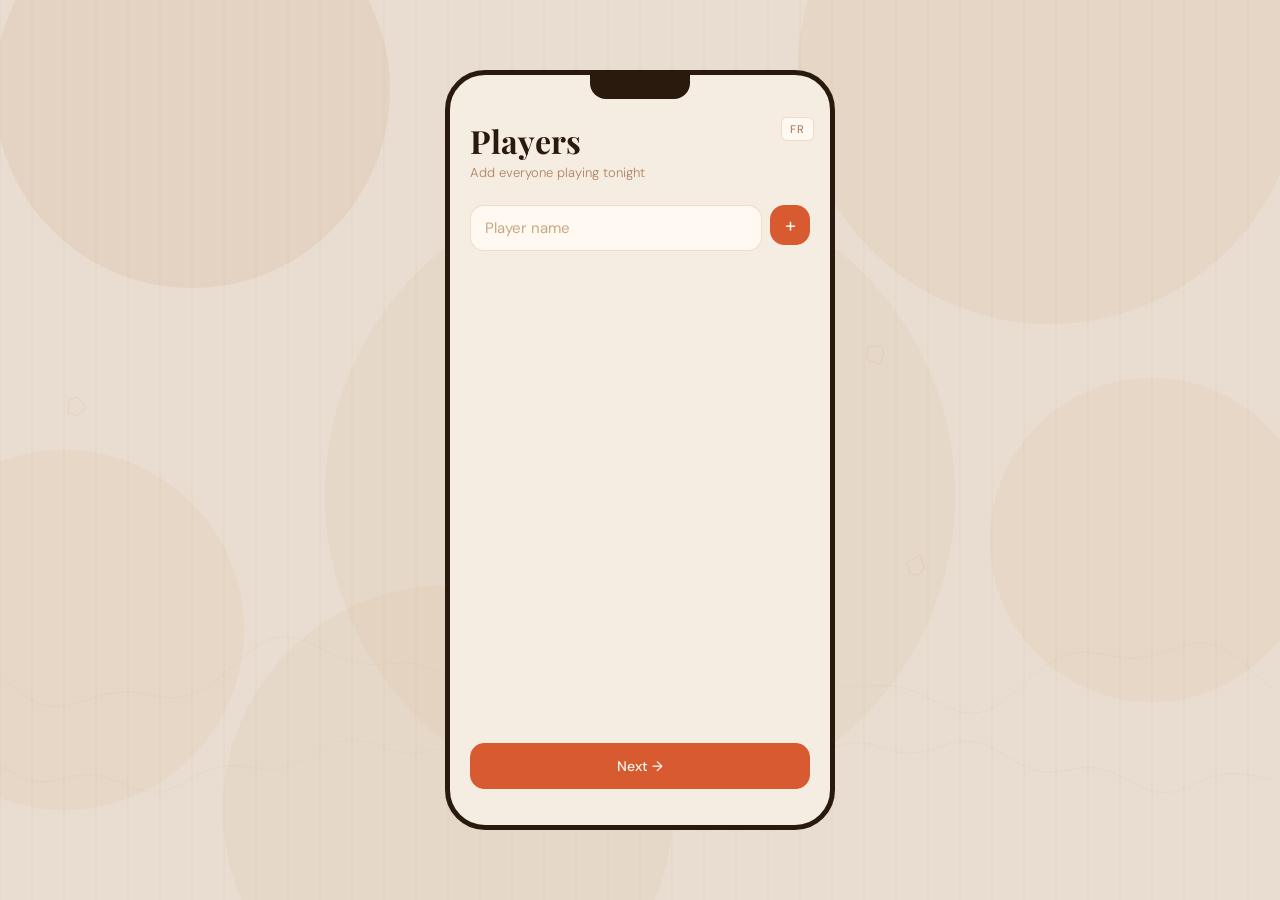
==== undercover.html @ d9e07cad "Add files via upload" ====
<!DOCTYPE html>
<!--
  UNDERCOVER — Main HTML file
  This file contains only structure (markup).
  Styles live in undercover.css
  Logic lives in undercover.js

  Screen flow:
    screen-setup   → Add players
    screen-config  → Set undercover count, Mr. White, word pair
    screen-pass    → Pass the phone to each player
    screen-reveal  → Player sees their role
    screen-game    → Live game board (rounds, elimination)
    screen-recheck → Any player can re-check their role
    screen-end     → Winner announced, restart options
-->
<html lang="en">
<head>
  <meta charset="UTF-8"/>
  <!-- Viewport meta ensures the layout fits mobile screens exactly -->
  <meta name="viewport" content="width=device-width, initial-scale=1.0, maximum-scale=1.0"/>
  <title>Undercover</title>

  <!-- Google Fonts: Playfair Display for display headings, DM Sans for body -->
  <link
    href="https://fonts.googleapis.com/css2?family=Playfair+Display:wght@400;600;700&family=DM+Sans:wght@300;400;500&display=swap"
    rel="stylesheet"
  />

  <!-- All visual styling -->
  <link rel="stylesheet" href="undercover.css"/>
</head>
<body>

  <!-- ── Background canvas ────────────────────────────────────
       Drawn by JS (drawBackground in undercover.js).
       Sits fixed behind everything via z-index: 0.            -->
  <canvas id="bg-canvas"></canvas>

  <!-- ── App wrapper ──────────────────────────────────────────
       Full-viewport flex container that centres the phone frame. -->
  <div id="app">

    <!-- ── Phone frame ────────────────────────────────────────
         Styled as a rounded phone on desktop/tablet.
         Becomes full-screen on mobile (border-radius: 0).     -->
    <div class="frame" id="frame">

      <!-- Decorative notch (hidden on mobile) -->
      <div class="notch"></div>

      <!-- Language toggle: always visible in the top-right corner -->
      <button class="lang-btn" id="langBtn" onclick="toggleLang()">FR</button>


      <!-- ════════════════════════════════════════════════════
           SCREEN 1 — SETUP
           Host adds the players who will play.
           ════════════════════════════════════════════════════ -->
      <div class="screen active" id="screen-setup">
        <div class="page-title" id="t-setup">Players</div>
        <div class="page-sub"   id="t-setup-sub">Add everyone playing tonight</div>

        <!-- Name input + add button -->
        <div class="input-row">
          <input
            type="text"
            id="playerInput"
            placeholder="Player name"
            onkeydown="if(event.key==='Enter') addPlayer()"
          />
          <button class="btn btn-primary btn-icon btn-sm" onclick="addPlayer()">+</button>
        </div>

        <!-- Dynamically populated player rows (see renderPlayerList in JS) -->
        <div id="playerList"></div>

        <div class="spacer"></div>

        <button class="btn btn-primary" id="t-next1" onclick="goToConfig()">Next →</button>
      </div>


      <!-- ════════════════════════════════════════════════════
           SCREEN 2 — CONFIG
           Set number of undercovers, Mr. White toggle, and word pair.
           ════════════════════════════════════════════════════ -->
      <div class="screen" id="screen-config">
        <div class="page-title" id="t-config">Settings</div>
        <div class="page-sub"   id="t-config-sub">Configure the game</div>

        <!-- Undercover counter: − / count / + with a suggested value hint -->
        <div class="section-label" id="t-undercov-label">Undercovers</div>
        <div class="counter-row">
          <button class="counter-btn" onclick="changeUnder(-1)">−</button>
          <span   class="counter-val" id="underCount">1</span>
          <button class="counter-btn" onclick="changeUnder(1)">+</button>
          <span   class="counter-note" id="underSug"></span>
        </div>

        <!-- Mr. White toggle switch -->
        <div class="toggle-row">
          <span class="toggle-label" id="t-mrw">Mr. White</span>
          <label class="toggle">
            <input type="checkbox" id="mrWhiteToggle" onchange="changeUnder(0)"/>
            <span class="slider-t"></span>
          </label>
        </div>

        <div class="divider"></div>

        <!-- Word pair section -->
        <div class="section-label" id="t-words-label">Word pair</div>
        <div class="card">
          <div style="font-size:11px;color:var(--brown-light);margin-bottom:6px" id="t-civilian-word">
            Civilian word
          </div>

          <!-- Three-column layout: word1 / vs / word2 -->
          <div class="word-pair-grid">
            <input class="word-input" type="text" id="word1"/>
            <span  class="vs-divider">vs</span>
            <input class="word-input" type="text" id="word2"/>
          </div>

          <div style="font-size:11px;color:var(--brown-light);margin-top:4px" id="t-undercover-word">
            Undercover word
          </div>

          <!-- Suggest a random pair from the word database -->
          <button class="btn btn-sm" style="margin-top:12px;width:auto" onclick="suggestWords()" id="t-suggest">
            ↻ Suggest a pair
          </button>
        </div>

        <div class="spacer"></div>

        <button class="btn"         id="t-back1"  onclick="goTo('screen-setup')">← Back</button>
        <button class="btn btn-primary" id="t-start" onclick="startPassPhone()">Start game</button>
      </div>


      <!-- ════════════════════════════════════════════════════
           SCREEN 3 — PASS PHONE
           The phone is handed to each player one by one.
           Shows their name and an avatar, prompts them to tap.
           ════════════════════════════════════════════════════ -->
      <div class="screen" id="screen-pass">
        <div class="page-title" id="t-pass-title">Your turn</div>
        <div class="page-sub"   id="t-pass-sub">Pass the phone to this player</div>

        <!-- Large centred card with the current player's name -->
        <div class="pass-card">
          <div class="pass-avatar">
            <span class="pass-initials" id="passInitials">A</span>
          </div>
          <div class="pass-name" id="passName">Alice</div>
          <div class="pass-hint" id="t-pass-hint">Tap below to see your role — keep it secret!</div>
        </div>

        <button class="btn btn-primary" id="t-reveal" onclick="revealRole()">See my role</button>
      </div>


      <!-- ════════════════════════════════════════════════════
           SCREEN 4 — ROLE REVEAL
           The player sees their role badge, word and objective.
           They hide the screen before passing back.
           ════════════════════════════════════════════════════ -->
      <div class="screen" id="screen-reveal">
        <div class="page-title" id="t-reveal-title">Your role</div>
        <div class="page-sub"   id="t-reveal-sub">Memorise this, then hide it</div>

        <!-- Role card — populated by revealRole() in JS -->
        <div class="role-card" id="roleCard">
          <div class="role-badge" id="roleBadge"></div>
          <div class="role-word"  id="roleWord"></div>
          <div class="role-desc"  id="roleDesc"></div>
        </div>

        <button class="btn btn-primary" id="t-hide" onclick="nextPassPlayer()">Hide & pass →</button>
      </div>


      <!-- ════════════════════════════════════════════════════
           SCREEN 5 — GAME
           Live game board: round counter, player list,
           recheck counter, and action buttons.
           ════════════════════════════════════════════════════ -->
      <div class="screen" id="screen-game">

        <!-- Header row: large round number + active/eliminated meta -->
        <div class="game-header">
          <div>
            <div class="round-display" id="roundNum">1</div>
            <div class="round-label"   id="t-round-label">Round</div>
          </div>
          <div class="game-meta" id="gameMeta"></div>
        </div>

        <!-- Player rows — rebuilt by renderGameScreen() in JS -->
        <div id="gamePlayerList"></div>

        <!-- Shows how many times "Check role" has been used -->
        <div class="recheck-bar" id="recheckInfo"></div>

        <div class="spacer"></div>

        <!-- Two side-by-side action buttons -->
        <div class="game-actions">
          <button class="btn"         id="t-recheck" onclick="openRecheck()">Check role</button>
          <button class="btn btn-primary" id="t-elim"   onclick="openEliminate()">Eliminate</button>
        </div>
      </div>


      <!-- ════════════════════════════════════════════════════
           SCREEN 6 — RECHECK
           Any player can tap their own name to re-see their role.
           The list is populated by openRecheck() in JS.
           ════════════════════════════════════════════════════ -->
      <div class="screen" id="screen-recheck">
        <div class="page-title" id="t-recheck-title">Who are you?</div>
        <div class="page-sub"   id="t-recheck-sub">Tap your name to see your role</div>

        <!-- Active player buttons — populated by openRecheck() in JS -->
        <div id="recheckList"></div>

        <div class="spacer"></div>

        <button class="btn" id="t-back-game" onclick="goTo('screen-game');renderGameScreen()">
          ← Back
        </button>
      </div>


      <!-- ════════════════════════════════════════════════════
           SCREEN 7 — END
           Winner announced, game stats shown,
           and three restart options offered.
           ════════════════════════════════════════════════════ -->
      <div class="screen" id="screen-end">

        <!-- Winner announcement block -->
        <div class="winner-display">
          <div class="winner-icon" id="winnerIcon">
            <!-- Star icon -->
            <svg width="28" height="28" viewBox="0 0 28 28" fill="none">
              <path
                d="M14 3l2.8 5.6 6.2.9-4.5 4.4 1.1 6.1L14 17l-5.6 3 1.1-6.1L5 9.5l6.2-.9L14 3z"
                stroke="#D85A30" stroke-width="1.5" stroke-linejoin="round"
              />
            </svg>
          </div>
          <div class="winner-title" id="winnerTitle"></div>
          <div class="winner-sub"   id="winnerSub"></div>
        </div>

        <!-- Stat rows — populated by endGame() in JS -->
        <div id="endStats"></div>

        <div class="spacer"></div>

        <!-- Three end-of-game options -->
        <button class="btn btn-primary" id="t-newgame"     onclick="newGame()">New game — new words</button>
        <button class="btn"             id="t-editplayers" onclick="editPlayers()">Edit players</button>
        <button class="btn btn-danger"  id="t-quit"        onclick="quitGame()">Quit</button>
      </div>


      <!-- ── Modal container ──────────────────────────────────
           Bottom-sheet modals (elimination picker, role reveal,
           Mr. White guess) are injected here by JS.            -->
      <div id="modalContainer"></div>

    </div><!-- /.frame -->
  </div><!-- /#app -->

  <!-- Game logic — loaded at the end of body so the DOM is ready -->
  <script src="undercover.js"></script>

</body>
</html>
---- undercover.css ----
/* =============================================================
   UNDERCOVER — Stylesheet
   Structure:
     1. CSS Variables (design tokens)
     2. Reset & base
     3. Background canvas
     4. App shell & phone frame
     5. Responsive breakpoints
     6. Screen layout
     7. Typography
     8. Form elements (inputs, buttons)
     9. Cards
    10. Player list (setup screen)
    11. Counter (undercover count)
    12. Toggle switch (Mr. White)
    13. Word pair inputs
    14. Pass-phone screen
    15. Role reveal screen
    16. Game screen
    17. Recheck screen
    18. End screen
    19. Modal (bottom sheet)
    20. Animations
   ============================================================= */


/* ── 1. CSS Variables ──────────────────────────────────────── */
/* All colours, fonts and radii are defined here as tokens so
   they can be reused consistently across the whole stylesheet. */
:root {
  /* Warm palette */
  --cream:        #f5ede2;
  --cream-dark:   #ede0d0;
  --coral:        #D85A30;
  --coral-light:  #f0997b;
  --coral-dark:   #993C1D;
  --brown:        #2a1a0e;
  --brown-mid:    #7a4a2a;
  --brown-light:  #b08060;
  --brown-pale:   #c8a882;
  --green:        #1D9E75;

  /* Surfaces */
  --card-bg:      rgba(255, 250, 244, 0.92);
  --card-border:  rgba(210, 170, 130, 0.35);

  /* Typography */
  --font-display: 'Playfair Display', serif;
  --font-body:    'DM Sans', sans-serif;

  /* Border radii */
  --r:    14px;
  --r-lg: 20px;
}


/* ── 2. Reset & base ───────────────────────────────────────── */
/* Remove default browser spacing and set the base font. */
*, *::before, *::after {
  box-sizing: border-box;
  margin: 0;
  padding: 0;
}

html, body {
  height: 100%;
  width: 100%;
  overflow: hidden; /* Prevent page scroll — the app scrolls internally */
}

body {
  font-family: var(--font-body);
  background: var(--cream);
  color: var(--brown);
  display: flex;
  align-items: center;
  justify-content: center;
}


/* ── 3. Background canvas ──────────────────────────────────── */
/* The <canvas> element is drawn by JS and sits behind everything. */
#bg-canvas {
  position: fixed;
  inset: 0;
  z-index: 0;
  pointer-events: none; /* Clicks pass through to the app */
}


/* ── 4. App shell & phone frame ────────────────────────────── */
/* #app is the full-viewport wrapper that centres the phone frame. */
#app {
  position: relative;
  z-index: 1;
  width: 100%;
  height: 100%;
  display: flex;
  align-items: center;
  justify-content: center;
}

/* .frame is the phone-shaped container that holds all screens. */
.frame {
  background: var(--cream);
  border-radius: 40px;
  border: 5px solid var(--brown);
  overflow: hidden;
  position: relative;
  display: flex;
  flex-direction: column;
  width: min(400px, 100vw);
  height: min(780px, 100vh);
  transition: width .3s, height .3s, border-radius .3s;
}

/* Decorative notch at the top of the phone frame (desktop only). */
.notch {
  width: 100px;
  height: 24px;
  background: var(--brown);
  border-radius: 0 0 16px 16px;
  margin: 0 auto 4px;
  flex-shrink: 0;
}


/* ── 5. Responsive breakpoints ─────────────────────────────── */

/* Mobile: full screen, no rounded frame or border */
@media (max-width: 480px) {
  .frame {
    border-radius: 0;
    border: none;
    width: 100vw;
    height: 100dvh; /* dvh accounts for mobile browser chrome */
  }
  .notch { display: none; }
}

/* Tablet: slightly larger frame, still centred */
@media (min-width: 768px) and (max-width: 1024px) {
  .frame {
    width: min(420px, 90vw);
    height: min(820px, 95vh);
  }
}

/* Desktop: fixed phone size, darker page background for contrast */
@media (min-width: 1024px) {
  .frame { width: 390px; height: 760px; }
  body { background: #e8ddd0; }
}


/* ── 6. Screen layout ──────────────────────────────────────── */
/* Each .screen is a full-height flex column. Only .active is shown. */
.screen {
  display: none;
  flex-direction: column;
  flex: 1;
  overflow-y: auto;
  overflow-x: hidden;
  padding: 20px 20px 28px;
  scrollbar-width: none; /* Firefox: hide scrollbar */
}
.screen::-webkit-scrollbar { display: none; } /* Chrome/Safari: hide scrollbar */
.screen.active { display: flex; }

/* Flex spacer — pushes buttons to the bottom of a screen */
.spacer { flex: 1; }


/* ── 7. Typography ─────────────────────────────────────────── */
/* Large display heading at the top of each screen */
.page-title {
  font-family: var(--font-display);
  font-size: clamp(24px, 6vw, 32px);
  font-weight: 700;
  color: var(--brown);
  line-height: 1.1;
  margin-bottom: 6px;
}

/* Muted subtitle below the page title */
.page-sub {
  font-size: 13px;
  color: var(--brown-light);
  margin-bottom: 24px;
  font-weight: 300;
}

/* Small uppercase label above a section (e.g. "Undercovers", "Word pair") */
.section-label {
  font-size: 11px;
  font-weight: 500;
  letter-spacing: 0.1em;
  color: var(--brown-light);
  text-transform: uppercase;
  margin-bottom: 10px;
}

/* Thin horizontal rule used to separate sections */
.divider {
  height: 1px;
  background: var(--card-border);
  margin: 14px 0;
}


/* ── 8. Form elements ──────────────────────────────────────── */

/* Row that holds a text input + the "+" button side by side */
.input-row {
  display: flex;
  gap: 8px;
  margin-bottom: 16px;
}

/* Text input field */
.input-row input {
  flex: 1;
  padding: 12px 14px;
  border-radius: var(--r);
  border: 1.5px solid var(--card-border);
  background: var(--card-bg);
  color: var(--brown);
  font-size: 15px;
  font-family: var(--font-body);
  outline: none;
  transition: border-color .2s;
}
.input-row input:focus    { border-color: var(--coral); }
.input-row input::placeholder { color: var(--brown-pale); }

/* Base button — full width, outlined style */
.btn {
  width: 100%;
  padding: 13px 16px;
  border-radius: var(--r);
  border: 1.5px solid var(--card-border);
  background: var(--card-bg);
  color: var(--brown-mid);
  font-size: 14px;
  font-weight: 500;
  font-family: var(--font-body);
  cursor: pointer;
  margin-bottom: 8px;
  transition: background .15s, transform .1s;
  text-align: center;
}
.btn:active { transform: scale(0.98); }
.btn:hover  { background: rgba(255, 248, 240, 0.98); }

/* Filled coral button (main call to action) */
.btn-primary {
  background: var(--coral);
  color: #fff7f0;
  border-color: var(--coral);
}
.btn-primary:hover {
  background: var(--coral-dark);
  border-color: var(--coral-dark);
}

/* Subtle danger/warning button (e.g. "Quit") */
.btn-danger {
  border-color: rgba(210, 90, 48, 0.4);
  color: var(--coral);
}

/* Compact inline button (e.g. "Suggest a pair") */
.btn-sm {
  width: auto;
  padding: 10px 16px;
  margin-bottom: 0;
  font-size: 13px;
}

/* Square icon button (e.g. the "+" add-player button) */
.btn-icon {
  width: 40px;
  height: 40px;
  padding: 0;
  display: flex;
  align-items: center;
  justify-content: center;
  font-size: 20px;
  font-weight: 400;
  flex-shrink: 0;
}


/* ── 9. Cards ──────────────────────────────────────────────── */
/* Generic frosted card container used on the config screen. */
.card {
  background: var(--card-bg);
  border: 1.5px solid var(--card-border);
  border-radius: var(--r-lg);
  padding: 16px;
  margin-bottom: 12px;
}


/* ── 10. Player list (setup screen) ────────────────────────── */
/* Each row in the player list */
.player-item {
  display: flex;
  justify-content: space-between;
  align-items: center;
  padding: 11px 14px;
  background: var(--card-bg);
  border: 1.5px solid var(--card-border);
  border-radius: var(--r);
  margin-bottom: 7px;
  font-size: 14px;
  animation: slideIn .2s ease; /* Animate in when added */
}

/* The × remove button on each player row */
.remove-btn {
  background: none;
  border: none;
  color: var(--brown-pale);
  cursor: pointer;
  font-size: 18px;
  padding: 0 2px;
  transition: color .15s;
}
.remove-btn:hover { color: var(--coral); }


/* ── 11. Counter (undercover count) ────────────────────────── */
/* Row containing − / number / + controls */
.counter-row {
  display: flex;
  align-items: center;
  gap: 14px;
  margin-bottom: 16px;
}

/* Circular − / + buttons */
.counter-btn {
  width: 38px;
  height: 38px;
  border-radius: 50%;
  border: 1.5px solid var(--card-border);
  background: var(--card-bg);
  color: var(--brown);
  font-size: 22px;
  cursor: pointer;
  display: flex;
  align-items: center;
  justify-content: center;
  transition: background .15s;
}
.counter-btn:hover { background: rgba(255, 248, 240, 1); }

/* The large numeric value between the − and + buttons */
.counter-val {
  font-family: var(--font-display);
  font-size: 28px;
  font-weight: 700;
  color: var(--brown);
  min-width: 32px;
  text-align: center;
}

/* Small grey hint showing the suggested number */
.counter-note {
  font-size: 12px;
  color: var(--brown-light);
}


/* ── 12. Toggle switch (Mr. White) ─────────────────────────── */
/* Row containing the label and the toggle */
.toggle-row {
  display: flex;
  justify-content: space-between;
  align-items: center;
  padding: 12px 0;
  border-top: 1px solid var(--card-border);
}
.toggle-label {
  font-size: 15px;
  color: var(--brown);
  font-weight: 400;
}

/* The toggle pill container */
.toggle {
  position: relative;
  width: 46px;
  height: 26px;
}
.toggle input { opacity: 0; width: 0; height: 0; } /* Hidden real checkbox */

/* The visible pill track */
.slider-t {
  position: absolute;
  inset: 0;
  background: var(--brown-pale);
  border-radius: 13px;
  transition: .2s;
  cursor: pointer;
}
/* The sliding thumb */
.slider-t::before {
  content: '';
  position: absolute;
  width: 20px;
  height: 20px;
  left: 3px;
  bottom: 3px;
  background: white;
  border-radius: 50%;
  transition: .2s;
}
input:checked + .slider-t                { background: var(--coral); }
input:checked + .slider-t::before       { transform: translateX(20px); }


/* ── 13. Word pair inputs ───────────────────────────────────── */
/* Three-column grid: [word1] [vs] [word2] */
.word-pair-grid {
  display: grid;
  grid-template-columns: 1fr auto 1fr;
  gap: 8px;
  align-items: center;
  margin: 10px 0;
}

/* Individual word text input */
.word-input {
  padding: 12px;
  border: 1.5px solid var(--card-border);
  border-radius: var(--r);
  background: rgba(255, 252, 248, 0.95);
  color: var(--brown);
  font-size: 15px;
  font-weight: 500;
  font-family: var(--font-body);
  text-align: center;
  outline: none;
  transition: border-color .2s;
  width: 100%;
}
.word-input:focus { border-color: var(--coral); }

/* "vs" label between the two word inputs */
.vs-divider {
  font-size: 12px;
  color: var(--brown-pale);
  text-align: center;
  font-weight: 500;
}


/* ── 14. Pass-phone screen ─────────────────────────────────── */
/* Large centred card prompting a player to tap their name */
.pass-card {
  flex: 1;
  display: flex;
  flex-direction: column;
  align-items: center;
  justify-content: center;
  background: var(--card-bg);
  border: 1.5px solid var(--card-border);
  border-radius: var(--r-lg);
  padding: 40px 24px;
  margin-bottom: 16px;
  text-align: center;
  min-height: 200px;
}

/* Avatar circle showing the player's initials */
.pass-avatar {
  width: 72px;
  height: 72px;
  border-radius: 50%;
  background: rgba(216, 90, 48, 0.12);
  border: 2px solid rgba(216, 90, 48, 0.25);
  display: flex;
  align-items: center;
  justify-content: center;
  margin: 0 auto 16px;
}
.pass-initials {
  font-family: var(--font-display);
  font-size: 26px;
  font-weight: 700;
  color: var(--coral);
}

/* Player's name displayed on the pass card */
.pass-name {
  font-family: var(--font-display);
  font-size: 26px;
  font-weight: 600;
  color: var(--brown);
  margin-bottom: 6px;
}
.pass-hint {
  font-size: 13px;
  color: var(--brown-light);
  font-weight: 300;
}


/* ── 15. Role reveal screen ────────────────────────────────── */
/* Card that animates in to show the player their role */
.role-card {
  flex: 1;
  display: flex;
  flex-direction: column;
  align-items: center;
  justify-content: center;
  text-align: center;
  padding: 32px 20px;
  background: var(--card-bg);
  border: 1.5px solid var(--card-border);
  border-radius: var(--r-lg);
  margin-bottom: 16px;
  animation: revealAnim .3s ease;
}

/* Small coloured pill showing "Civilian", "Undercover" or "Mr. White" */
.role-badge {
  display: inline-block;
  padding: 5px 16px;
  border-radius: 20px;
  font-size: 12px;
  font-weight: 500;
  letter-spacing: 0.05em;
  margin-bottom: 20px;
}
.role-civilian  { background: rgba(29,158,117,0.12); color: #0F6E56; border: 1px solid rgba(29,158,117,0.25); }
.role-undercover{ background: rgba(216,90,48,0.10);  color: var(--coral-dark); border: 1px solid rgba(216,90,48,0.25); }
.role-mrwhite   { background: rgba(186,117,23,0.10); color: #633806; border: 1px solid rgba(186,117,23,0.25); }

/* The big word shown to the player */
.role-word {
  font-family: var(--font-display);
  font-size: 34px;
  font-weight: 700;
  color: var(--brown);
  margin: 8px 0 16px;
}

/* Short description of the player's objective */
.role-desc {
  font-size: 13px;
  color: var(--brown-light);
  font-weight: 300;
  line-height: 1.6;
  max-width: 220px;
  margin: 0 auto;
}


/* ── 16. Game screen ───────────────────────────────────────── */
/* Top header row: round number on the left, meta info on the right */
.game-header {
  display: flex;
  justify-content: space-between;
  align-items: flex-start;
  margin-bottom: 20px;
}

/* Large round number (e.g. "3") */
.round-display {
  font-family: var(--font-display);
  font-size: 42px;
  font-weight: 700;
  color: var(--brown);
  line-height: 1;
}
.round-label {
  font-size: 11px;
  color: var(--brown-light);
  text-transform: uppercase;
  letter-spacing: 0.1em;
  margin-top: 2px;
}

/* Right-side meta text (active count, eliminated count) */
.game-meta {
  text-align: right;
  font-size: 12px;
  color: var(--brown-light);
  padding-top: 6px;
  line-height: 1.8;
}

/* Each player row in the game list */
.player-game-row {
  display: flex;
  justify-content: space-between;
  align-items: center;
  padding: 12px 14px;
  background: var(--card-bg);
  border: 1.5px solid var(--card-border);
  border-radius: var(--r);
  margin-bottom: 7px;
  transition: opacity .3s;
}
.player-game-row.eliminated { opacity: 0.38; } /* Fade out eliminated players */

/* Player name inside a game row */
.player-game-name {
  font-size: 14px;
  font-weight: 500;
  color: var(--brown);
}
.player-game-row.eliminated .player-game-name {
  text-decoration: line-through;
  color: var(--brown-light);
}

/* "#1", "#2" badge shown next to eliminated players */
.elim-badge {
  font-size: 11px;
  font-weight: 600;
  color: var(--coral);
  background: rgba(216, 90, 48, 0.1);
  padding: 2px 8px;
  border-radius: 20px;
}

/* Green dot for players still alive */
.alive-dot {
  width: 8px;
  height: 8px;
  border-radius: 50%;
  background: var(--green);
}

/* Small counter below the player list showing how many role checks were used */
.recheck-bar {
  font-size: 12px;
  color: var(--brown-light);
  text-align: center;
  margin: 4px 0 12px;
}

/* Row holding the "Check role" and "Eliminate" buttons side by side */
.game-actions {
  display: flex;
  gap: 8px;
  margin-top: 4px;
}
.game-actions .btn { margin-bottom: 0; }


/* ── 17. Recheck screen ────────────────────────────────────── */
/* The list of player buttons on the recheck screen uses .modal-player-btn
   (defined in section 19 below) — no extra rules needed here. */


/* ── 18. End screen ────────────────────────────────────────── */
/* Centred winner announcement block */
.winner-display {
  text-align: center;
  padding: 28px 16px 20px;
}

/* Icon circle above the winner message */
.winner-icon {
  width: 64px;
  height: 64px;
  border-radius: 50%;
  background: rgba(216, 90, 48, 0.1);
  border: 2px solid rgba(216, 90, 48, 0.2);
  margin: 0 auto 16px;
  display: flex;
  align-items: center;
  justify-content: center;
}
.winner-title {
  font-family: var(--font-display);
  font-size: 26px;
  font-weight: 700;
  color: var(--brown);
  margin-bottom: 4px;
}
.winner-sub {
  font-size: 13px;
  color: var(--brown-light);
  font-weight: 300;
}

/* Each stat row on the end screen (label on left, value on right) */
.stat-row {
  display: flex;
  justify-content: space-between;
  padding: 11px 14px;
  background: var(--card-bg);
  border: 1.5px solid var(--card-border);
  border-radius: var(--r);
  margin-bottom: 7px;
  font-size: 13px;
}
.stat-label { color: var(--brown-light); }
.stat-val   { color: var(--brown); font-weight: 500; text-align: right; max-width: 55%; }


/* ── 19. Modal (bottom sheet) ──────────────────────────────── */
/* Semi-transparent overlay covering the frame */
.modal-overlay {
  position: absolute;
  inset: 0;
  z-index: 50;
  background: rgba(42, 26, 14, 0.45);
  display: flex;
  align-items: flex-end; /* Sheet slides up from the bottom */
  border-radius: inherit;
}

/* The white sheet that slides up */
.modal-box {
  width: 100%;
  background: var(--cream);
  border-radius: var(--r-lg) var(--r-lg) 0 0;
  padding: 20px 20px 32px;
  animation: slideUp .25s ease;
}
.modal-title {
  font-family: var(--font-display);
  font-size: 20px;
  font-weight: 600;
  color: var(--brown);
  margin-bottom: 16px;
}

/* Player button inside a modal (e.g. elimination picker, recheck list) */
.modal-player-btn {
  display: flex;
  align-items: center;
  gap: 12px;
  width: 100%;
  padding: 12px 14px;
  background: var(--card-bg);
  border: 1.5px solid var(--card-border);
  border-radius: var(--r);
  margin-bottom: 7px;
  cursor: pointer;
  text-align: left;
  transition: background .15s;
  font-family: var(--font-body);
}
.modal-player-btn:hover { background: rgba(255, 248, 240, 1); }

/* Small avatar circle inside a modal player button */
.modal-avatar {
  width: 32px;
  height: 32px;
  border-radius: 50%;
  background: rgba(216, 90, 48, 0.1);
  display: flex;
  align-items: center;
  justify-content: center;
  font-family: var(--font-display);
  font-size: 13px;
  font-weight: 700;
  color: var(--coral);
  flex-shrink: 0;
}
.modal-player-name {
  font-size: 14px;
  font-weight: 500;
  color: var(--brown);
}

/* Side-by-side button row inside a modal (e.g. Yes / No) */
.modal-btns { display: flex; gap: 8px; }
.modal-btns .btn { margin-bottom: 0; }


/* ── 20. Animations ────────────────────────────────────────── */

/* Player row slides down into the list when added */
@keyframes slideIn {
  from { opacity: 0; transform: translateY(-6px); }
  to   { opacity: 1; transform: translateY(0); }
}

/* Role card scales up gently when revealed */
@keyframes revealAnim {
  from { opacity: 0; transform: scale(0.96); }
  to   { opacity: 1; transform: scale(1); }
}

/* Modal sheet slides up from the bottom */
@keyframes slideUp {
  from { transform: translateY(100%); }
  to   { transform: translateY(0); }
}

/* ── Language toggle button (top-right corner) ─────────────── */
.lang-btn {
  position: absolute;
  top: 42px;
  right: 16px;
  z-index: 20;
  font-size: 11px;
  font-weight: 500;
  letter-spacing: 0.08em;
  color: var(--brown-light);
  background: var(--card-bg);
  border: 1px solid var(--card-border);
  border-radius: 6px;
  padding: 4px 8px;
  cursor: pointer;
  font-family: var(--font-body);
}
@media (max-width: 480px) {
  .lang-btn { top: 16px; }
}
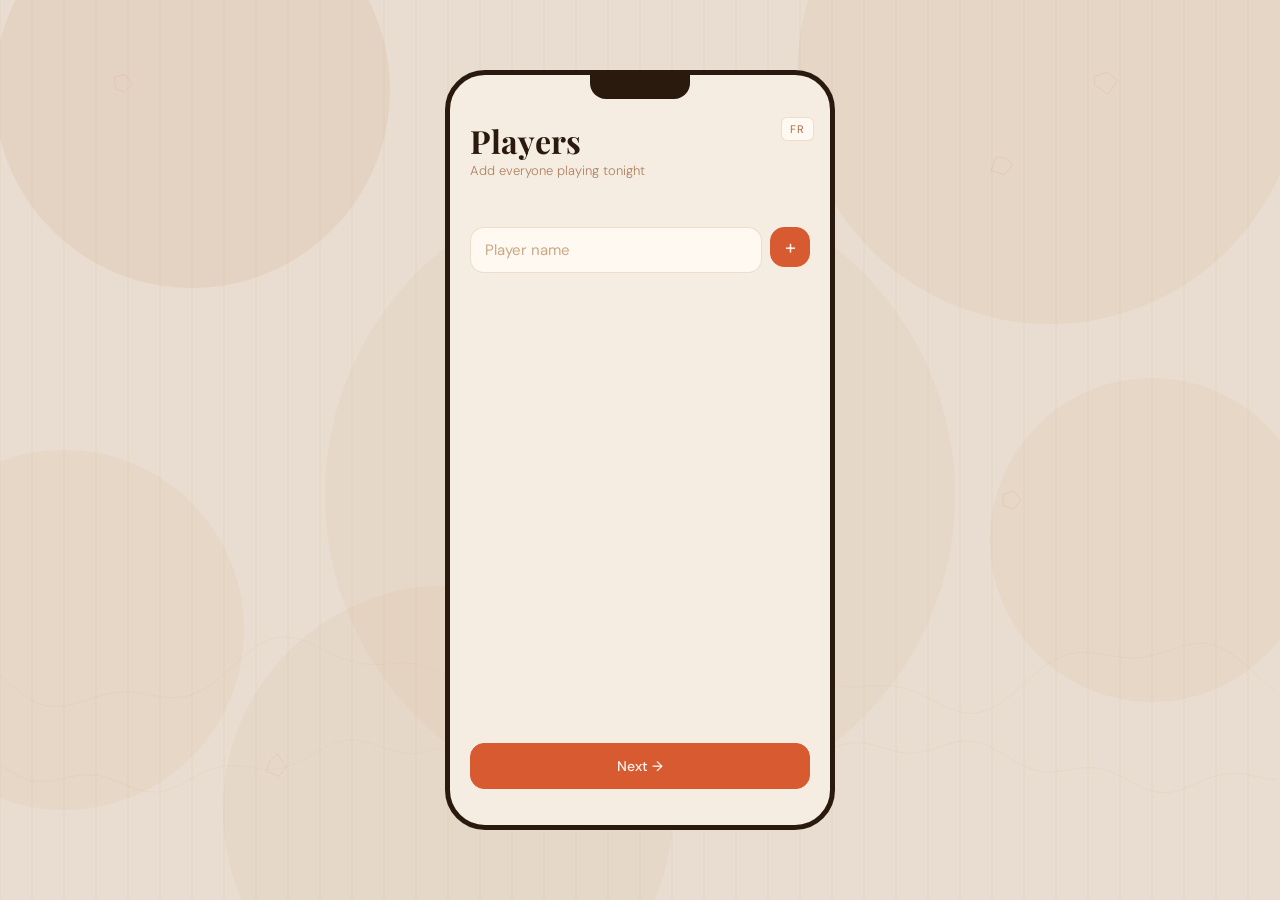
==== commit b8d2ca89: "Add files via upload" ====
--- a/undercover.html
+++ b/undercover.html
@@ -1,65 +1,62 @@
 <!DOCTYPE html>
 <!--
   UNDERCOVER — Main HTML file
-  This file contains only structure (markup).
-  Styles live in undercover.css
-  Logic lives in undercover.js
+  Only structure lives here. Styles → undercover.css, Logic → undercover.js
 
   Screen flow:
     screen-setup   → Add players
-    screen-config  → Set undercover count, Mr. White, word pair
+    screen-config  → Undercovers, Mr. White, word visibility, word pair
     screen-pass    → Pass the phone to each player
-    screen-reveal  → Player sees their role
-    screen-game    → Live game board (rounds, elimination)
-    screen-recheck → Any player can re-check their role
-    screen-end     → Winner announced, restart options
+    screen-reveal  → Player sees their WORD (role hidden until elimination)
+    screen-game    → Live board (rounds, player list, elimination)
+    screen-recheck → Re-check your word mid-game
+    screen-end     → Winner, stats, restart options
+
+  Changes from v1:
+    - Player count badge (.player-count-badge) added near title on every screen
+    - Error boxes (#setup-error-box, #config-error-box) for inline validation
+    - Language button moved to top-right; player count badge placed below title
+    - "Hide words" checkbox + conditional word-input section on config screen
+    - Role badge hidden on the reveal screen (players see word only)
+    - Modal uses .modal-box-scroll for scrollability with many players
 -->
 <html lang="en">
 <head>
   <meta charset="UTF-8"/>
-  <!-- Viewport meta ensures the layout fits mobile screens exactly -->
   <meta name="viewport" content="width=device-width, initial-scale=1.0, maximum-scale=1.0"/>
   <title>Undercover</title>
-
-  <!-- Google Fonts: Playfair Display for display headings, DM Sans for body -->
   <link
     href="https://fonts.googleapis.com/css2?family=Playfair+Display:wght@400;600;700&family=DM+Sans:wght@300;400;500&display=swap"
     rel="stylesheet"
   />
-
-  <!-- All visual styling -->
   <link rel="stylesheet" href="undercover.css"/>
 </head>
 <body>
 
-  <!-- ── Background canvas ────────────────────────────────────
-       Drawn by JS (drawBackground in undercover.js).
-       Sits fixed behind everything via z-index: 0.            -->
+  <!-- Background canvas — drawn by JS, sits behind everything -->
   <canvas id="bg-canvas"></canvas>
 
-  <!-- ── App wrapper ──────────────────────────────────────────
-       Full-viewport flex container that centres the phone frame. -->
   <div id="app">
-
-    <!-- ── Phone frame ────────────────────────────────────────
-         Styled as a rounded phone on desktop/tablet.
-         Becomes full-screen on mobile (border-radius: 0).     -->
     <div class="frame" id="frame">
 
       <!-- Decorative notch (hidden on mobile) -->
       <div class="notch"></div>
 
-      <!-- Language toggle: always visible in the top-right corner -->
+      <!-- Language toggle — top-right corner, visible on all screens -->
       <button class="lang-btn" id="langBtn" onclick="toggleLang()">FR</button>
 
 
       <!-- ════════════════════════════════════════════════════
            SCREEN 1 — SETUP
-           Host adds the players who will play.
+           Host types player names one by one.
+           Player count badge is hidden here (list is already visible).
            ════════════════════════════════════════════════════ -->
       <div class="screen active" id="screen-setup">
         <div class="page-title" id="t-setup">Players</div>
         <div class="page-sub"   id="t-setup-sub">Add everyone playing tonight</div>
+
+        <!-- Player count badge: hidden on this screen, shown on all others -->
+        <span class="player-count-badge">0 players</span>
 
         <!-- Name input + add button -->
         <div class="input-row">
@@ -72,24 +69,30 @@
           <button class="btn btn-primary btn-icon btn-sm" onclick="addPlayer()">+</button>
         </div>
 
-        <!-- Dynamically populated player rows (see renderPlayerList in JS) -->
+        <!-- Populated by renderPlayerList() in JS -->
         <div id="playerList"></div>
 
-        <div class="spacer"></div>
-
+        <!-- Inline error container — shown by showError() in JS -->
+        <div id="setup-error-box"></div>
+
+        <div class="spacer"></div>
         <button class="btn btn-primary" id="t-next1" onclick="goToConfig()">Next →</button>
       </div>
 
 
       <!-- ════════════════════════════════════════════════════
            SCREEN 2 — CONFIG
-           Set number of undercovers, Mr. White toggle, and word pair.
+           Set number of undercovers, Mr. White toggle,
+           word visibility checkbox, and word pair.
            ════════════════════════════════════════════════════ -->
       <div class="screen" id="screen-config">
         <div class="page-title" id="t-config">Settings</div>
         <div class="page-sub"   id="t-config-sub">Configure the game</div>
 
-        <!-- Undercover counter: − / count / + with a suggested value hint -->
+        <!-- Player count badge -->
+        <span class="player-count-badge">0 players</span>
+
+        <!-- Undercover counter: − / value / + with suggested hint -->
         <div class="section-label" id="t-undercov-label">Undercovers</div>
         <div class="counter-row">
           <button class="counter-btn" onclick="changeUnder(-1)">−</button>
@@ -98,7 +101,7 @@
           <span   class="counter-note" id="underSug"></span>
         </div>
 
-        <!-- Mr. White toggle switch -->
+        <!-- Mr. White toggle -->
         <div class="toggle-row">
           <span class="toggle-label" id="t-mrw">Mr. White</span>
           <label class="toggle">
@@ -109,71 +112,95 @@
 
         <div class="divider"></div>
 
-        <!-- Word pair section -->
-        <div class="section-label" id="t-words-label">Word pair</div>
-        <div class="card">
-          <div style="font-size:11px;color:var(--brown-light);margin-bottom:6px" id="t-civilian-word">
-            Civilian word
+        <!-- Word visibility toggle
+             When ON  → words are chosen silently; no one sees them.
+             When OFF → host enters or edits the words below.         -->
+        <div class="toggle-row" style="border-top:none;padding-top:0;margin-bottom:10px">
+          <span class="toggle-label" id="t-words-hidden-label">Hide words from everyone</span>
+          <label class="toggle">
+            <input type="checkbox" id="hideWordsToggle" onchange="onHideWordsChange()"/>
+            <span class="slider-t"></span>
+          </label>
+        </div>
+
+        <!-- Shown when words ARE hidden — reassures the host -->
+        <div id="wordHiddenNote" class="word-hidden-note" style="display:none">
+          <!-- Populated by applyLang() via t('words-hidden-note') -->
+          A random pair is locked in — no one sees it.
+        </div>
+
+        <!-- Shown when words are visible — host enters / edits them -->
+        <div id="wordVisibleSection">
+          <div class="section-label" id="t-words-label">Word pair</div>
+          <div class="card">
+            <div style="font-size:11px;color:var(--brown-light);margin-bottom:6px" id="t-civilian-word">
+              Civilian word
+            </div>
+            <!-- Three-column: civilian word / vs / undercover word -->
+            <div class="word-pair-grid">
+              <input class="word-input" type="text" id="word1"/>
+              <span  class="vs-divider">vs</span>
+              <input class="word-input" type="text" id="word2"/>
+            </div>
+            <div style="font-size:11px;color:var(--brown-light);margin-top:4px" id="t-undercover-word">
+              Undercover word
+            </div>
+            <!-- Suggests a random pair from the JS word database -->
+            <button class="btn btn-sm" style="margin-top:12px;width:auto" onclick="suggestWords()" id="t-suggest">
+              ↻ Suggest a pair
+            </button>
           </div>
-
-          <!-- Three-column layout: word1 / vs / word2 -->
-          <div class="word-pair-grid">
-            <input class="word-input" type="text" id="word1"/>
-            <span  class="vs-divider">vs</span>
-            <input class="word-input" type="text" id="word2"/>
-          </div>
-
-          <div style="font-size:11px;color:var(--brown-light);margin-top:4px" id="t-undercover-word">
-            Undercover word
-          </div>
-
-          <!-- Suggest a random pair from the word database -->
-          <button class="btn btn-sm" style="margin-top:12px;width:auto" onclick="suggestWords()" id="t-suggest">
-            ↻ Suggest a pair
-          </button>
-        </div>
-
-        <div class="spacer"></div>
-
-        <button class="btn"         id="t-back1"  onclick="goTo('screen-setup')">← Back</button>
+        </div>
+
+        <!-- Inline error container -->
+        <div id="config-error-box"></div>
+
+        <div class="spacer"></div>
+        <button class="btn"             id="t-back1" onclick="goTo('screen-setup')">← Back</button>
         <button class="btn btn-primary" id="t-start" onclick="startPassPhone()">Start game</button>
       </div>
 
 
       <!-- ════════════════════════════════════════════════════
            SCREEN 3 — PASS PHONE
-           The phone is handed to each player one by one.
-           Shows their name and an avatar, prompts them to tap.
+           Each player's name appears; they tap to see their word.
            ════════════════════════════════════════════════════ -->
       <div class="screen" id="screen-pass">
         <div class="page-title" id="t-pass-title">Your turn</div>
         <div class="page-sub"   id="t-pass-sub">Pass the phone to this player</div>
 
-        <!-- Large centred card with the current player's name -->
+        <!-- Player count badge -->
+        <span class="player-count-badge">0 players</span>
+
+        <!-- Large centred card — name and avatar populated by JS -->
         <div class="pass-card">
           <div class="pass-avatar">
             <span class="pass-initials" id="passInitials">A</span>
           </div>
           <div class="pass-name" id="passName">Alice</div>
-          <div class="pass-hint" id="t-pass-hint">Tap below to see your role — keep it secret!</div>
-        </div>
-
-        <button class="btn btn-primary" id="t-reveal" onclick="revealRole()">See my role</button>
-      </div>
-
-
-      <!-- ════════════════════════════════════════════════════
-           SCREEN 4 — ROLE REVEAL
-           The player sees their role badge, word and objective.
-           They hide the screen before passing back.
+          <div class="pass-hint" id="t-pass-hint">Tap below to see your word — keep it secret!</div>
+        </div>
+
+        <button class="btn btn-primary" id="t-reveal" onclick="revealRole()">See my word</button>
+      </div>
+
+
+      <!-- ════════════════════════════════════════════════════
+           SCREEN 4 — WORD REVEAL
+           Player sees their word only — NO role label.
+           Role is revealed publicly only when eliminated.
            ════════════════════════════════════════════════════ -->
       <div class="screen" id="screen-reveal">
-        <div class="page-title" id="t-reveal-title">Your role</div>
+        <div class="page-title" id="t-reveal-title">Your word</div>
         <div class="page-sub"   id="t-reveal-sub">Memorise this, then hide it</div>
 
-        <!-- Role card — populated by revealRole() in JS -->
+        <!-- Player count badge -->
+        <span class="player-count-badge">0 players</span>
+
+        <!-- Role card — badge intentionally hidden until elimination -->
         <div class="role-card" id="roleCard">
-          <div class="role-badge" id="roleBadge"></div>
+          <!-- roleBadge is hidden via JS — players don't see their role here -->
+          <div class="role-badge" id="roleBadge" style="display:none"></div>
           <div class="role-word"  id="roleWord"></div>
           <div class="role-desc"  id="roleDesc"></div>
         </div>
@@ -184,67 +211,69 @@
 
       <!-- ════════════════════════════════════════════════════
            SCREEN 5 — GAME
-           Live game board: round counter, player list,
-           recheck counter, and action buttons.
+           Live board: round counter, player list,
+           word-check counter, and action buttons.
            ════════════════════════════════════════════════════ -->
       <div class="screen" id="screen-game">
 
-        <!-- Header row: large round number + active/eliminated meta -->
+        <!-- Header: large round number on the left,
+             total players + active count on the right -->
         <div class="game-header">
           <div>
             <div class="round-display" id="roundNum">1</div>
             <div class="round-label"   id="t-round-label">Round</div>
           </div>
+          <!-- gameMeta shows "N players · N active" — updated by renderGameScreen() -->
           <div class="game-meta" id="gameMeta"></div>
         </div>
 
         <!-- Player rows — rebuilt by renderGameScreen() in JS -->
         <div id="gamePlayerList"></div>
 
-        <!-- Shows how many times "Check role" has been used -->
+        <!-- Word-check usage counter -->
         <div class="recheck-bar" id="recheckInfo"></div>
 
         <div class="spacer"></div>
 
-        <!-- Two side-by-side action buttons -->
+        <!-- Side-by-side action buttons -->
         <div class="game-actions">
-          <button class="btn"         id="t-recheck" onclick="openRecheck()">Check role</button>
-          <button class="btn btn-primary" id="t-elim"   onclick="openEliminate()">Eliminate</button>
+          <button class="btn"             id="t-recheck" onclick="openRecheck()">Check word</button>
+          <button class="btn btn-primary" id="t-elim"    onclick="openEliminate()">Eliminate</button>
         </div>
       </div>
 
 
       <!-- ════════════════════════════════════════════════════
            SCREEN 6 — RECHECK
-           Any player can tap their own name to re-see their role.
-           The list is populated by openRecheck() in JS.
+           Any active player can tap their name to re-see their word.
+           The word check counter increments each use.
            ════════════════════════════════════════════════════ -->
       <div class="screen" id="screen-recheck">
-        <div class="page-title" id="t-recheck-title">Who are you?</div>
-        <div class="page-sub"   id="t-recheck-sub">Tap your name to see your role</div>
+        <div class="page-title" id="t-recheck-title">What is your word?</div>
+        <div class="page-sub"   id="t-recheck-sub">Tap your name to see your word again</div>
+
+        <!-- Player count badge -->
+        <span class="player-count-badge">0 players</span>
 
         <!-- Active player buttons — populated by openRecheck() in JS -->
         <div id="recheckList"></div>
 
         <div class="spacer"></div>
-
-        <button class="btn" id="t-back-game" onclick="goTo('screen-game');renderGameScreen()">
-          ← Back
-        </button>
+        <button class="btn" id="t-back-game" onclick="goTo('screen-game');renderGameScreen()">← Back</button>
       </div>
 
 
       <!-- ════════════════════════════════════════════════════
            SCREEN 7 — END
-           Winner announced, game stats shown,
-           and three restart options offered.
+           Winner announced, full stats including elimination
+           order with roles (one per line), and restart options.
            ════════════════════════════════════════════════════ -->
       <div class="screen" id="screen-end">
 
-        <!-- Winner announcement block -->
+        <!-- Winner block -->
         <div class="winner-display">
-          <div class="winner-icon" id="winnerIcon">
-            <!-- Star icon -->
+          <div class="winner-icon">
+            <!-- Trophy / star icon -->
             <svg width="28" height="28" viewBox="0 0 28 28" fill="none">
               <path
                 d="M14 3l2.8 5.6 6.2.9-4.5 4.4 1.1 6.1L14 17l-5.6 3 1.1-6.1L5 9.5l6.2-.9L14 3z"
@@ -253,10 +282,15 @@
             </svg>
           </div>
           <div class="winner-title" id="winnerTitle"></div>
+          <!-- winnerSub shows "Words: word1 / word2" -->
           <div class="winner-sub"   id="winnerSub"></div>
         </div>
 
-        <!-- Stat rows — populated by endGame() in JS -->
+        <!-- Player count badge -->
+        <span class="player-count-badge">0 players</span>
+
+        <!-- Stat rows + elimination list — populated by endGame() in JS.
+             Elimination order is one player per line with role badge.   -->
         <div id="endStats"></div>
 
         <div class="spacer"></div>
@@ -268,15 +302,13 @@
       </div>
 
 
-      <!-- ── Modal container ──────────────────────────────────
-           Bottom-sheet modals (elimination picker, role reveal,
-           Mr. White guess) are injected here by JS.            -->
+      <!-- Modal container — bottom-sheet modals are injected here by JS -->
       <div id="modalContainer"></div>
 
     </div><!-- /.frame -->
   </div><!-- /#app -->
 
-  <!-- Game logic — loaded at the end of body so the DOM is ready -->
+  <!-- Game logic — at end of body so DOM is fully built before JS runs -->
   <script src="undercover.js"></script>
 
 </body>
--- a/undercover.css
+++ b/undercover.css
@@ -1,34 +1,35 @@
 /* =============================================================
    UNDERCOVER — Stylesheet
    Structure:
-     1. CSS Variables (design tokens)
-     2. Reset & base
-     3. Background canvas
-     4. App shell & phone frame
-     5. Responsive breakpoints
-     6. Screen layout
-     7. Typography
-     8. Form elements (inputs, buttons)
-     9. Cards
-    10. Player list (setup screen)
-    11. Counter (undercover count)
-    12. Toggle switch (Mr. White)
-    13. Word pair inputs
-    14. Pass-phone screen
-    15. Role reveal screen
-    16. Game screen
-    17. Recheck screen
-    18. End screen
-    19. Modal (bottom sheet)
-    20. Animations
+     1.  CSS Variables (design tokens)
+     2.  Reset & base
+     3.  Background canvas
+     4.  App shell & phone frame
+     5.  Responsive breakpoints
+     6.  Screen layout
+     7.  Typography
+     8.  Player count badge
+     9.  Inline error messages
+    10.  Form elements (inputs, buttons)
+    11.  Cards
+    12.  Player list (setup screen)
+    13.  Counter (undercover count)
+    14.  Toggle switch
+    15.  Word pair inputs
+    16.  Word visibility section
+    17.  Pass-phone screen
+    18.  Role reveal screen
+    19.  Game screen
+    20.  Recheck screen
+    21.  End screen
+    22.  Modal (bottom sheet)
+    23.  Animations
+    24.  Language toggle button
    ============================================================= */
 
 
 /* ── 1. CSS Variables ──────────────────────────────────────── */
-/* All colours, fonts and radii are defined here as tokens so
-   they can be reused consistently across the whole stylesheet. */
 :root {
-  /* Warm palette */
   --cream:        #f5ede2;
   --cream-dark:   #ede0d0;
   --coral:        #D85A30;
@@ -39,33 +40,22 @@
   --brown-light:  #b08060;
   --brown-pale:   #c8a882;
   --green:        #1D9E75;
-
-  /* Surfaces */
   --card-bg:      rgba(255, 250, 244, 0.92);
   --card-border:  rgba(210, 170, 130, 0.35);
-
-  /* Typography */
   --font-display: 'Playfair Display', serif;
   --font-body:    'DM Sans', sans-serif;
-
-  /* Border radii */
-  --r:    14px;
-  --r-lg: 20px;
+  --r:            14px;
+  --r-lg:         20px;
 }
 
 
 /* ── 2. Reset & base ───────────────────────────────────────── */
-/* Remove default browser spacing and set the base font. */
-*, *::before, *::after {
-  box-sizing: border-box;
-  margin: 0;
-  padding: 0;
-}
+*, *::before, *::after { box-sizing: border-box; margin: 0; padding: 0; }
 
 html, body {
   height: 100%;
   width: 100%;
-  overflow: hidden; /* Prevent page scroll — the app scrolls internally */
+  overflow: hidden;
 }
 
 body {
@@ -79,17 +69,16 @@
 
 
 /* ── 3. Background canvas ──────────────────────────────────── */
-/* The <canvas> element is drawn by JS and sits behind everything. */
+/* Fixed behind everything; drawn by JS. Clicks pass through.  */
 #bg-canvas {
   position: fixed;
   inset: 0;
   z-index: 0;
-  pointer-events: none; /* Clicks pass through to the app */
+  pointer-events: none;
 }
 
 
 /* ── 4. App shell & phone frame ────────────────────────────── */
-/* #app is the full-viewport wrapper that centres the phone frame. */
 #app {
   position: relative;
   z-index: 1;
@@ -100,7 +89,7 @@
   justify-content: center;
 }
 
-/* .frame is the phone-shaped container that holds all screens. */
+/* The phone-shaped container */
 .frame {
   background: var(--cream);
   border-radius: 40px;
@@ -114,7 +103,7 @@
   transition: width .3s, height .3s, border-radius .3s;
 }
 
-/* Decorative notch at the top of the phone frame (desktop only). */
+/* Decorative notch at the top (desktop only) */
 .notch {
   width: 100px;
   height: 24px;
@@ -127,26 +116,18 @@
 
 /* ── 5. Responsive breakpoints ─────────────────────────────── */
 
-/* Mobile: full screen, no rounded frame or border */
+/* Mobile: full-screen, no border or rounded corners */
 @media (max-width: 480px) {
-  .frame {
-    border-radius: 0;
-    border: none;
-    width: 100vw;
-    height: 100dvh; /* dvh accounts for mobile browser chrome */
-  }
+  .frame { border-radius: 0; border: none; width: 100vw; height: 100dvh; }
   .notch { display: none; }
 }
 
-/* Tablet: slightly larger frame, still centred */
+/* Tablet: centred, slightly larger */
 @media (min-width: 768px) and (max-width: 1024px) {
-  .frame {
-    width: min(420px, 90vw);
-    height: min(820px, 95vh);
-  }
-}
-
-/* Desktop: fixed phone size, darker page background for contrast */
+  .frame { width: min(420px, 90vw); height: min(820px, 95vh); }
+}
+
+/* Desktop: fixed phone size, darker page bg for contrast */
 @media (min-width: 1024px) {
   .frame { width: 390px; height: 760px; }
   body { background: #e8ddd0; }
@@ -154,7 +135,7 @@
 
 
 /* ── 6. Screen layout ──────────────────────────────────────── */
-/* Each .screen is a full-height flex column. Only .active is shown. */
+/* Each .screen is a flex column. Only .active is visible.     */
 .screen {
   display: none;
   flex-direction: column;
@@ -162,35 +143,32 @@
   overflow-y: auto;
   overflow-x: hidden;
   padding: 20px 20px 28px;
-  scrollbar-width: none; /* Firefox: hide scrollbar */
-}
-.screen::-webkit-scrollbar { display: none; } /* Chrome/Safari: hide scrollbar */
+  scrollbar-width: none;
+}
+.screen::-webkit-scrollbar { display: none; }
 .screen.active { display: flex; }
 
-/* Flex spacer — pushes buttons to the bottom of a screen */
+/* Pushes buttons to the bottom of a screen */
 .spacer { flex: 1; }
 
 
 /* ── 7. Typography ─────────────────────────────────────────── */
-/* Large display heading at the top of each screen */
 .page-title {
   font-family: var(--font-display);
   font-size: clamp(24px, 6vw, 32px);
   font-weight: 700;
   color: var(--brown);
   line-height: 1.1;
-  margin-bottom: 6px;
-}
-
-/* Muted subtitle below the page title */
+  margin-bottom: 4px;
+}
+
 .page-sub {
   font-size: 13px;
   color: var(--brown-light);
-  margin-bottom: 24px;
+  margin-bottom: 6px;
   font-weight: 300;
 }
 
-/* Small uppercase label above a section (e.g. "Undercovers", "Word pair") */
 .section-label {
   font-size: 11px;
   font-weight: 500;
@@ -200,24 +178,42 @@
   margin-bottom: 10px;
 }
 
-/* Thin horizontal rule used to separate sections */
-.divider {
-  height: 1px;
-  background: var(--card-border);
-  margin: 14px 0;
-}
-
-
-/* ── 8. Form elements ──────────────────────────────────────── */
-
-/* Row that holds a text input + the "+" button side by side */
-.input-row {
-  display: flex;
-  gap: 8px;
-  margin-bottom: 16px;
-}
-
-/* Text input field */
+.divider { height: 1px; background: var(--card-border); margin: 14px 0; }
+
+
+/* ── 8. Player count badge ─────────────────────────────────── */
+/* Small pill shown near the title on every screen except setup.
+   Tells everyone how many players are in the game at a glance. */
+.player-count-badge {
+  display: inline-block;
+  font-size: 12px;
+  font-weight: 500;
+  color: var(--brown-light);
+  background: var(--card-bg);
+  border: 1px solid var(--card-border);
+  border-radius: 20px;
+  padding: 3px 10px;
+  margin-bottom: 18px;
+}
+
+
+/* ── 9. Inline error messages ──────────────────────────────── */
+/* Replaces browser alert() — shown inside the screen with animation */
+.error-msg {
+  background: rgba(216, 90, 48, 0.08);
+  border: 1px solid rgba(216, 90, 48, 0.3);
+  border-radius: var(--r);
+  color: var(--coral-dark);
+  font-size: 13px;
+  padding: 10px 14px;
+  margin-bottom: 10px;
+  animation: slideIn .2s ease;
+}
+
+
+/* ── 10. Form elements ─────────────────────────────────────── */
+.input-row { display: flex; gap: 8px; margin-bottom: 16px; }
+
 .input-row input {
   flex: 1;
   padding: 12px 14px;
@@ -230,10 +226,10 @@
   outline: none;
   transition: border-color .2s;
 }
-.input-row input:focus    { border-color: var(--coral); }
+.input-row input:focus     { border-color: var(--coral); }
 .input-row input::placeholder { color: var(--brown-pale); }
 
-/* Base button — full width, outlined style */
+/* Base button */
 .btn {
   width: 100%;
   padding: 13px 16px;
@@ -252,47 +248,25 @@
 .btn:active { transform: scale(0.98); }
 .btn:hover  { background: rgba(255, 248, 240, 0.98); }
 
-/* Filled coral button (main call to action) */
-.btn-primary {
-  background: var(--coral);
-  color: #fff7f0;
-  border-color: var(--coral);
-}
-.btn-primary:hover {
-  background: var(--coral-dark);
-  border-color: var(--coral-dark);
-}
-
-/* Subtle danger/warning button (e.g. "Quit") */
-.btn-danger {
-  border-color: rgba(210, 90, 48, 0.4);
-  color: var(--coral);
-}
-
-/* Compact inline button (e.g. "Suggest a pair") */
-.btn-sm {
-  width: auto;
-  padding: 10px 16px;
-  margin-bottom: 0;
-  font-size: 13px;
-}
-
-/* Square icon button (e.g. the "+" add-player button) */
+/* Primary filled button */
+.btn-primary { background: var(--coral); color: #fff7f0; border-color: var(--coral); }
+.btn-primary:hover { background: var(--coral-dark); border-color: var(--coral-dark); }
+
+/* Danger / warning button */
+.btn-danger { border-color: rgba(210, 90, 48, 0.4); color: var(--coral); }
+
+/* Compact inline button */
+.btn-sm { width: auto; padding: 10px 16px; margin-bottom: 0; font-size: 13px; }
+
+/* Square icon button (the "+" add button) */
 .btn-icon {
-  width: 40px;
-  height: 40px;
-  padding: 0;
-  display: flex;
-  align-items: center;
-  justify-content: center;
-  font-size: 20px;
-  font-weight: 400;
-  flex-shrink: 0;
-}
-
-
-/* ── 9. Cards ──────────────────────────────────────────────── */
-/* Generic frosted card container used on the config screen. */
+  width: 40px; height: 40px; padding: 0;
+  display: flex; align-items: center; justify-content: center;
+  font-size: 20px; font-weight: 400; flex-shrink: 0;
+}
+
+
+/* ── 11. Cards ─────────────────────────────────────────────── */
 .card {
   background: var(--card-bg);
   border: 1.5px solid var(--card-border);
@@ -302,8 +276,7 @@
 }
 
 
-/* ── 10. Player list (setup screen) ────────────────────────── */
-/* Each row in the player list */
+/* ── 12. Player list (setup screen) ────────────────────────── */
 .player-item {
   display: flex;
   justify-content: space-between;
@@ -314,506 +287,361 @@
   border-radius: var(--r);
   margin-bottom: 7px;
   font-size: 14px;
-  animation: slideIn .2s ease; /* Animate in when added */
-}
-
-/* The × remove button on each player row */
+  animation: slideIn .2s ease;
+}
+
 .remove-btn {
-  background: none;
-  border: none;
-  color: var(--brown-pale);
-  cursor: pointer;
-  font-size: 18px;
-  padding: 0 2px;
+  background: none; border: none;
+  color: var(--brown-pale); cursor: pointer;
+  font-size: 18px; padding: 0 2px;
   transition: color .15s;
 }
 .remove-btn:hover { color: var(--coral); }
 
 
-/* ── 11. Counter (undercover count) ────────────────────────── */
-/* Row containing − / number / + controls */
-.counter-row {
-  display: flex;
-  align-items: center;
-  gap: 14px;
-  margin-bottom: 16px;
-}
-
-/* Circular − / + buttons */
+/* ── 13. Counter (undercover count) ────────────────────────── */
+.counter-row { display: flex; align-items: center; gap: 14px; margin-bottom: 16px; }
+
 .counter-btn {
-  width: 38px;
-  height: 38px;
-  border-radius: 50%;
+  width: 38px; height: 38px; border-radius: 50%;
   border: 1.5px solid var(--card-border);
-  background: var(--card-bg);
-  color: var(--brown);
-  font-size: 22px;
-  cursor: pointer;
-  display: flex;
-  align-items: center;
-  justify-content: center;
+  background: var(--card-bg); color: var(--brown);
+  font-size: 22px; cursor: pointer;
+  display: flex; align-items: center; justify-content: center;
   transition: background .15s;
 }
 .counter-btn:hover { background: rgba(255, 248, 240, 1); }
 
-/* The large numeric value between the − and + buttons */
 .counter-val {
   font-family: var(--font-display);
-  font-size: 28px;
-  font-weight: 700;
-  color: var(--brown);
-  min-width: 32px;
-  text-align: center;
-}
-
-/* Small grey hint showing the suggested number */
-.counter-note {
-  font-size: 12px;
-  color: var(--brown-light);
-}
-
-
-/* ── 12. Toggle switch (Mr. White) ─────────────────────────── */
-/* Row containing the label and the toggle */
+  font-size: 28px; font-weight: 700;
+  color: var(--brown); min-width: 32px; text-align: center;
+}
+
+.counter-note { font-size: 12px; color: var(--brown-light); }
+
+
+/* ── 14. Toggle switch ─────────────────────────────────────── */
 .toggle-row {
-  display: flex;
-  justify-content: space-between;
-  align-items: center;
-  padding: 12px 0;
-  border-top: 1px solid var(--card-border);
-}
-.toggle-label {
-  font-size: 15px;
-  color: var(--brown);
-  font-weight: 400;
-}
-
-/* The toggle pill container */
-.toggle {
-  position: relative;
-  width: 46px;
-  height: 26px;
-}
-.toggle input { opacity: 0; width: 0; height: 0; } /* Hidden real checkbox */
-
-/* The visible pill track */
+  display: flex; justify-content: space-between; align-items: center;
+  padding: 12px 0; border-top: 1px solid var(--card-border);
+}
+.toggle-label { font-size: 15px; color: var(--brown); font-weight: 400; }
+
+.toggle { position: relative; width: 46px; height: 26px; }
+.toggle input { opacity: 0; width: 0; height: 0; }
+
 .slider-t {
-  position: absolute;
-  inset: 0;
-  background: var(--brown-pale);
-  border-radius: 13px;
-  transition: .2s;
-  cursor: pointer;
-}
-/* The sliding thumb */
+  position: absolute; inset: 0;
+  background: var(--brown-pale); border-radius: 13px;
+  transition: .2s; cursor: pointer;
+}
 .slider-t::before {
   content: '';
-  position: absolute;
-  width: 20px;
-  height: 20px;
-  left: 3px;
-  bottom: 3px;
-  background: white;
-  border-radius: 50%;
-  transition: .2s;
+  position: absolute; width: 20px; height: 20px;
+  left: 3px; bottom: 3px; background: white;
+  border-radius: 50%; transition: .2s;
 }
 input:checked + .slider-t                { background: var(--coral); }
-input:checked + .slider-t::before       { transform: translateX(20px); }
-
-
-/* ── 13. Word pair inputs ───────────────────────────────────── */
-/* Three-column grid: [word1] [vs] [word2] */
+input:checked + .slider-t::before        { transform: translateX(20px); }
+
+
+/* ── 15. Word pair inputs ───────────────────────────────────── */
 .word-pair-grid {
   display: grid;
   grid-template-columns: 1fr auto 1fr;
-  gap: 8px;
-  align-items: center;
-  margin: 10px 0;
-}
-
-/* Individual word text input */
+  gap: 8px; align-items: center; margin: 10px 0;
+}
+
 .word-input {
-  padding: 12px;
-  border: 1.5px solid var(--card-border);
+  padding: 12px; border: 1.5px solid var(--card-border);
+  border-radius: var(--r); background: rgba(255, 252, 248, 0.95);
+  color: var(--brown); font-size: 15px; font-weight: 500;
+  font-family: var(--font-body); text-align: center;
+  outline: none; transition: border-color .2s; width: 100%;
+}
+.word-input:focus { border-color: var(--coral); }
+
+.vs-divider { font-size: 12px; color: var(--brown-pale); text-align: center; font-weight: 500; }
+
+
+/* ── 16. Word visibility section ───────────────────────────── */
+/* The "hide words from everyone" note shown when the checkbox is on */
+.word-hidden-note {
+  background: rgba(216, 90, 48, 0.06);
+  border: 1px solid rgba(216, 90, 48, 0.2);
   border-radius: var(--r);
-  background: rgba(255, 252, 248, 0.95);
-  color: var(--brown);
-  font-size: 15px;
-  font-weight: 500;
-  font-family: var(--font-body);
-  text-align: center;
-  outline: none;
-  transition: border-color .2s;
-  width: 100%;
-}
-.word-input:focus { border-color: var(--coral); }
-
-/* "vs" label between the two word inputs */
-.vs-divider {
-  font-size: 12px;
-  color: var(--brown-pale);
-  text-align: center;
-  font-weight: 500;
-}
-
-
-/* ── 14. Pass-phone screen ─────────────────────────────────── */
-/* Large centred card prompting a player to tap their name */
+  padding: 12px 14px;
+  font-size: 13px;
+  color: var(--brown-mid);
+  line-height: 1.5;
+  margin-bottom: 8px;
+}
+
+
+/* ── 17. Pass-phone screen ─────────────────────────────────── */
 .pass-card {
   flex: 1;
-  display: flex;
-  flex-direction: column;
-  align-items: center;
-  justify-content: center;
+  display: flex; flex-direction: column;
+  align-items: center; justify-content: center;
   background: var(--card-bg);
   border: 1.5px solid var(--card-border);
   border-radius: var(--r-lg);
-  padding: 40px 24px;
-  margin-bottom: 16px;
-  text-align: center;
-  min-height: 200px;
-}
-
-/* Avatar circle showing the player's initials */
+  padding: 40px 24px; margin-bottom: 16px;
+  text-align: center; min-height: 200px;
+}
+
 .pass-avatar {
-  width: 72px;
-  height: 72px;
-  border-radius: 50%;
+  width: 72px; height: 72px; border-radius: 50%;
   background: rgba(216, 90, 48, 0.12);
   border: 2px solid rgba(216, 90, 48, 0.25);
-  display: flex;
-  align-items: center;
-  justify-content: center;
+  display: flex; align-items: center; justify-content: center;
   margin: 0 auto 16px;
 }
 .pass-initials {
-  font-family: var(--font-display);
-  font-size: 26px;
-  font-weight: 700;
-  color: var(--coral);
-}
-
-/* Player's name displayed on the pass card */
+  font-family: var(--font-display); font-size: 26px;
+  font-weight: 700; color: var(--coral);
+}
 .pass-name {
-  font-family: var(--font-display);
-  font-size: 26px;
-  font-weight: 600;
-  color: var(--brown);
-  margin-bottom: 6px;
-}
-.pass-hint {
-  font-size: 13px;
-  color: var(--brown-light);
-  font-weight: 300;
-}
-
-
-/* ── 15. Role reveal screen ────────────────────────────────── */
-/* Card that animates in to show the player their role */
+  font-family: var(--font-display); font-size: 26px;
+  font-weight: 600; color: var(--brown); margin-bottom: 6px;
+}
+.pass-hint { font-size: 13px; color: var(--brown-light); font-weight: 300; }
+
+
+/* ── 18. Role reveal screen ────────────────────────────────── */
+/* Players see only their WORD here — role badge is hidden until elimination */
 .role-card {
   flex: 1;
-  display: flex;
-  flex-direction: column;
-  align-items: center;
-  justify-content: center;
-  text-align: center;
-  padding: 32px 20px;
-  background: var(--card-bg);
-  border: 1.5px solid var(--card-border);
-  border-radius: var(--r-lg);
-  margin-bottom: 16px;
+  display: flex; flex-direction: column;
+  align-items: center; justify-content: center;
+  text-align: center; padding: 32px 20px;
+  background: var(--card-bg); border: 1.5px solid var(--card-border);
+  border-radius: var(--r-lg); margin-bottom: 16px;
   animation: revealAnim .3s ease;
 }
 
-/* Small coloured pill showing "Civilian", "Undercover" or "Mr. White" */
+/* Role badge — used on role reveal, recheck modal, and end screen.
+   Hidden on the initial role-reveal screen; shown post-elimination. */
 .role-badge {
-  display: inline-block;
-  padding: 5px 16px;
-  border-radius: 20px;
-  font-size: 12px;
-  font-weight: 500;
-  letter-spacing: 0.05em;
-  margin-bottom: 20px;
-}
-.role-civilian  { background: rgba(29,158,117,0.12); color: #0F6E56; border: 1px solid rgba(29,158,117,0.25); }
-.role-undercover{ background: rgba(216,90,48,0.10);  color: var(--coral-dark); border: 1px solid rgba(216,90,48,0.25); }
-.role-mrwhite   { background: rgba(186,117,23,0.10); color: #633806; border: 1px solid rgba(186,117,23,0.25); }
+  display: inline-block; padding: 5px 16px;
+  border-radius: 20px; font-size: 12px; font-weight: 500;
+  letter-spacing: 0.05em; margin-bottom: 20px;
+}
+.role-civilian   { background: rgba(29,158,117,0.12); color: #0F6E56;        border: 1px solid rgba(29,158,117,0.25); }
+.role-undercover { background: rgba(216,90,48,0.10);  color: var(--coral-dark); border: 1px solid rgba(216,90,48,0.25); }
+.role-mrwhite    { background: rgba(186,117,23,0.10); color: #633806;        border: 1px solid rgba(186,117,23,0.25); }
 
 /* The big word shown to the player */
 .role-word {
-  font-family: var(--font-display);
-  font-size: 34px;
-  font-weight: 700;
-  color: var(--brown);
-  margin: 8px 0 16px;
-}
-
-/* Short description of the player's objective */
+  font-family: var(--font-display); font-size: 34px;
+  font-weight: 700; color: var(--brown); margin: 8px 0 16px;
+}
+
+/* Behavioural hint below the word */
 .role-desc {
-  font-size: 13px;
-  color: var(--brown-light);
-  font-weight: 300;
-  line-height: 1.6;
-  max-width: 220px;
-  margin: 0 auto;
-}
-
-
-/* ── 16. Game screen ───────────────────────────────────────── */
-/* Top header row: round number on the left, meta info on the right */
+  font-size: 13px; color: var(--brown-light); font-weight: 300;
+  line-height: 1.6; max-width: 220px; margin: 0 auto;
+}
+
+
+/* ── 19. Game screen ───────────────────────────────────────── */
 .game-header {
-  display: flex;
-  justify-content: space-between;
-  align-items: flex-start;
+  display: flex; justify-content: space-between; align-items: flex-start;
   margin-bottom: 20px;
 }
 
-/* Large round number (e.g. "3") */
+/* Large round number */
 .round-display {
-  font-family: var(--font-display);
-  font-size: 42px;
-  font-weight: 700;
-  color: var(--brown);
-  line-height: 1;
+  font-family: var(--font-display); font-size: 42px;
+  font-weight: 700; color: var(--brown); line-height: 1;
 }
 .round-label {
-  font-size: 11px;
-  color: var(--brown-light);
-  text-transform: uppercase;
-  letter-spacing: 0.1em;
-  margin-top: 2px;
-}
-
-/* Right-side meta text (active count, eliminated count) */
+  font-size: 11px; color: var(--brown-light);
+  text-transform: uppercase; letter-spacing: 0.1em; margin-top: 2px;
+}
+
+/* Right-side meta (player count + active count) */
 .game-meta {
-  text-align: right;
-  font-size: 12px;
-  color: var(--brown-light);
-  padding-top: 6px;
-  line-height: 1.8;
+  text-align: right; font-size: 12px;
+  color: var(--brown-light); padding-top: 6px; line-height: 1.8;
 }
 
 /* Each player row in the game list */
 .player-game-row {
-  display: flex;
-  justify-content: space-between;
-  align-items: center;
-  padding: 12px 14px;
+  display: flex; justify-content: space-between; align-items: center;
+  padding: 12px 14px; background: var(--card-bg);
+  border: 1.5px solid var(--card-border); border-radius: var(--r);
+  margin-bottom: 7px; transition: opacity .3s;
+}
+.player-game-row.eliminated { opacity: 0.38; }
+
+.player-game-name { font-size: 14px; font-weight: 500; color: var(--brown); }
+.player-game-row.eliminated .player-game-name {
+  text-decoration: line-through; color: var(--brown-light);
+}
+
+/* Elimination order badge (#1, #2 …) */
+.elim-badge {
+  font-size: 11px; font-weight: 600; color: var(--coral);
+  background: rgba(216, 90, 48, 0.1); padding: 2px 8px; border-radius: 20px;
+}
+
+/* Green dot for alive players */
+.alive-dot { width: 8px; height: 8px; border-radius: 50%; background: var(--green); }
+
+/* "N word checks used" line below the player list */
+.recheck-bar {
+  font-size: 12px; color: var(--brown-light); text-align: center; margin: 4px 0 12px;
+}
+
+/* Side-by-side action buttons */
+.game-actions { display: flex; gap: 8px; margin-top: 4px; }
+.game-actions .btn { margin-bottom: 0; }
+
+
+/* ── 20. Recheck screen ────────────────────────────────────── */
+/* Player buttons use .modal-player-btn (defined in section 22) */
+
+
+/* ── 21. End screen ────────────────────────────────────────── */
+.winner-display { text-align: center; padding: 28px 16px 20px; }
+
+.winner-icon {
+  width: 64px; height: 64px; border-radius: 50%;
+  background: rgba(216, 90, 48, 0.1); border: 2px solid rgba(216, 90, 48, 0.2);
+  margin: 0 auto 16px;
+  display: flex; align-items: center; justify-content: center;
+}
+.winner-title {
+  font-family: var(--font-display); font-size: 26px;
+  font-weight: 700; color: var(--brown); margin-bottom: 4px;
+}
+.winner-sub { font-size: 13px; color: var(--brown-light); font-weight: 300; }
+
+/* Generic stat row (label / value) */
+.stat-row {
+  display: flex; justify-content: space-between;
+  padding: 11px 14px; background: var(--card-bg);
+  border: 1.5px solid var(--card-border); border-radius: var(--r);
+  margin-bottom: 7px; font-size: 13px;
+}
+.stat-label { color: var(--brown-light); }
+.stat-val   { color: var(--brown); font-weight: 500; text-align: right; max-width: 55%; }
+
+/* Section heading above the elimination list */
+.stat-section-label {
+  font-size: 11px; font-weight: 500; letter-spacing: 0.08em;
+  text-transform: uppercase; color: var(--brown-light);
+  margin: 12px 0 8px;
+}
+
+/* Container for the elimination order list */
+.stat-elim-list {
   background: var(--card-bg);
   border: 1.5px solid var(--card-border);
   border-radius: var(--r);
+  padding: 8px 14px;
   margin-bottom: 7px;
-  transition: opacity .3s;
-}
-.player-game-row.eliminated { opacity: 0.38; } /* Fade out eliminated players */
-
-/* Player name inside a game row */
-.player-game-name {
-  font-size: 14px;
-  font-weight: 500;
-  color: var(--brown);
-}
-.player-game-row.eliminated .player-game-name {
-  text-decoration: line-through;
-  color: var(--brown-light);
-}
-
-/* "#1", "#2" badge shown next to eliminated players */
-.elim-badge {
-  font-size: 11px;
-  font-weight: 600;
-  color: var(--coral);
-  background: rgba(216, 90, 48, 0.1);
-  padding: 2px 8px;
-  border-radius: 20px;
-}
-
-/* Green dot for players still alive */
-.alive-dot {
-  width: 8px;
-  height: 8px;
-  border-radius: 50%;
-  background: var(--green);
-}
-
-/* Small counter below the player list showing how many role checks were used */
-.recheck-bar {
-  font-size: 12px;
-  color: var(--brown-light);
-  text-align: center;
-  margin: 4px 0 12px;
-}
-
-/* Row holding the "Check role" and "Eliminate" buttons side by side */
-.game-actions {
-  display: flex;
-  gap: 8px;
-  margin-top: 4px;
-}
-.game-actions .btn { margin-bottom: 0; }
-
-
-/* ── 17. Recheck screen ────────────────────────────────────── */
-/* The list of player buttons on the recheck screen uses .modal-player-btn
-   (defined in section 19 below) — no extra rules needed here. */
-
-
-/* ── 18. End screen ────────────────────────────────────────── */
-/* Centred winner announcement block */
-.winner-display {
-  text-align: center;
-  padding: 28px 16px 20px;
-}
-
-/* Icon circle above the winner message */
-.winner-icon {
-  width: 64px;
-  height: 64px;
-  border-radius: 50%;
-  background: rgba(216, 90, 48, 0.1);
-  border: 2px solid rgba(216, 90, 48, 0.2);
-  margin: 0 auto 16px;
-  display: flex;
-  align-items: center;
-  justify-content: center;
-}
-.winner-title {
-  font-family: var(--font-display);
-  font-size: 26px;
-  font-weight: 700;
-  color: var(--brown);
-  margin-bottom: 4px;
-}
-.winner-sub {
-  font-size: 13px;
-  color: var(--brown-light);
-  font-weight: 300;
-}
-
-/* Each stat row on the end screen (label on left, value on right) */
-.stat-row {
-  display: flex;
-  justify-content: space-between;
-  padding: 11px 14px;
-  background: var(--card-bg);
-  border: 1.5px solid var(--card-border);
-  border-radius: var(--r);
-  margin-bottom: 7px;
-  font-size: 13px;
-}
-.stat-label { color: var(--brown-light); }
-.stat-val   { color: var(--brown); font-weight: 500; text-align: right; max-width: 55%; }
-
-
-/* ── 19. Modal (bottom sheet) ──────────────────────────────── */
-/* Semi-transparent overlay covering the frame */
+}
+
+/* One row per eliminated player — name + role badge on the same line */
+.stat-elim-row {
+  display: flex; align-items: center; gap: 10px;
+  padding: 7px 0;
+  border-bottom: 1px solid var(--card-border);
+}
+.stat-elim-row:last-child { border-bottom: none; }
+
+.stat-elim-num  { font-size: 12px; color: var(--brown-light); min-width: 18px; }
+.stat-elim-name { font-size: 14px; font-weight: 500; color: var(--brown); flex: 1; }
+
+
+/* ── 22. Modal (bottom sheet) ──────────────────────────────── */
+/* Semi-transparent overlay that dims the frame */
 .modal-overlay {
-  position: absolute;
-  inset: 0;
-  z-index: 50;
+  position: absolute; inset: 0; z-index: 50;
   background: rgba(42, 26, 14, 0.45);
-  display: flex;
-  align-items: flex-end; /* Sheet slides up from the bottom */
+  display: flex; align-items: flex-end;
   border-radius: inherit;
 }
 
-/* The white sheet that slides up */
+/* The sheet that slides up from the bottom */
 .modal-box {
-  width: 100%;
-  background: var(--cream);
+  width: 100%; background: var(--cream);
   border-radius: var(--r-lg) var(--r-lg) 0 0;
   padding: 20px 20px 32px;
   animation: slideUp .25s ease;
 }
+
+/* Scrollable variant for the elimination picker with many players.
+   max-height prevents the sheet from going off-screen;
+   overflow-y:auto enables scrolling within the sheet.           */
+.modal-box-scroll {
+  max-height: 72vh;
+  overflow-y: auto;
+  -webkit-overflow-scrolling: touch; /* Smooth scroll on iOS */
+}
+
 .modal-title {
-  font-family: var(--font-display);
-  font-size: 20px;
-  font-weight: 600;
-  color: var(--brown);
-  margin-bottom: 16px;
-}
-
-/* Player button inside a modal (e.g. elimination picker, recheck list) */
+  font-family: var(--font-display); font-size: 20px;
+  font-weight: 600; color: var(--brown); margin-bottom: 16px;
+}
+
+/* Player button row inside a modal */
 .modal-player-btn {
-  display: flex;
-  align-items: center;
-  gap: 12px;
-  width: 100%;
-  padding: 12px 14px;
-  background: var(--card-bg);
-  border: 1.5px solid var(--card-border);
-  border-radius: var(--r);
-  margin-bottom: 7px;
-  cursor: pointer;
-  text-align: left;
-  transition: background .15s;
-  font-family: var(--font-body);
+  display: flex; align-items: center; gap: 12px;
+  width: 100%; padding: 12px 14px;
+  background: var(--card-bg); border: 1.5px solid var(--card-border);
+  border-radius: var(--r); margin-bottom: 7px;
+  cursor: pointer; text-align: left;
+  transition: background .15s; font-family: var(--font-body);
 }
 .modal-player-btn:hover { background: rgba(255, 248, 240, 1); }
 
-/* Small avatar circle inside a modal player button */
+/* Avatar circle inside a modal player button */
 .modal-avatar {
-  width: 32px;
-  height: 32px;
-  border-radius: 50%;
+  width: 32px; height: 32px; border-radius: 50%;
   background: rgba(216, 90, 48, 0.1);
-  display: flex;
-  align-items: center;
-  justify-content: center;
-  font-family: var(--font-display);
-  font-size: 13px;
-  font-weight: 700;
-  color: var(--coral);
-  flex-shrink: 0;
-}
-.modal-player-name {
-  font-size: 14px;
-  font-weight: 500;
-  color: var(--brown);
-}
-
-/* Side-by-side button row inside a modal (e.g. Yes / No) */
+  display: flex; align-items: center; justify-content: center;
+  font-family: var(--font-display); font-size: 13px;
+  font-weight: 700; color: var(--coral); flex-shrink: 0;
+}
+.modal-player-name { font-size: 14px; font-weight: 500; color: var(--brown); }
+
+/* Side-by-side buttons inside a modal (e.g. Yes / No) */
 .modal-btns { display: flex; gap: 8px; }
 .modal-btns .btn { margin-bottom: 0; }
 
 
-/* ── 20. Animations ────────────────────────────────────────── */
-
-/* Player row slides down into the list when added */
+/* ── 23. Animations ────────────────────────────────────────── */
+
+/* Player row fades in when added to the list */
 @keyframes slideIn {
   from { opacity: 0; transform: translateY(-6px); }
   to   { opacity: 1; transform: translateY(0); }
 }
 
-/* Role card scales up gently when revealed */
+/* Role card scales up when revealed */
 @keyframes revealAnim {
   from { opacity: 0; transform: scale(0.96); }
   to   { opacity: 1; transform: scale(1); }
 }
 
-/* Modal sheet slides up from the bottom */
+/* Modal sheet rises from the bottom */
 @keyframes slideUp {
   from { transform: translateY(100%); }
   to   { transform: translateY(0); }
 }
 
-/* ── Language toggle button (top-right corner) ─────────────── */
+
+/* ── 24. Language toggle button ────────────────────────────── */
+/* Sits in the top-right corner of the frame, above all screens */
 .lang-btn {
-  position: absolute;
-  top: 42px;
-  right: 16px;
-  z-index: 20;
-  font-size: 11px;
-  font-weight: 500;
-  letter-spacing: 0.08em;
-  color: var(--brown-light);
-  background: var(--card-bg);
-  border: 1px solid var(--card-border);
-  border-radius: 6px;
-  padding: 4px 8px;
-  cursor: pointer;
-  font-family: var(--font-body);
-}
-@media (max-width: 480px) {
-  .lang-btn { top: 16px; }
-}
+  position: absolute; top: 42px; right: 16px; z-index: 20;
+  font-size: 11px; font-weight: 500; letter-spacing: 0.08em;
+  color: var(--brown-light); background: var(--card-bg);
+  border: 1px solid var(--card-border); border-radius: 6px;
+  padding: 4px 8px; cursor: pointer; font-family: var(--font-body);
+}
+@media (max-width: 480px) { .lang-btn { top: 16px; } }
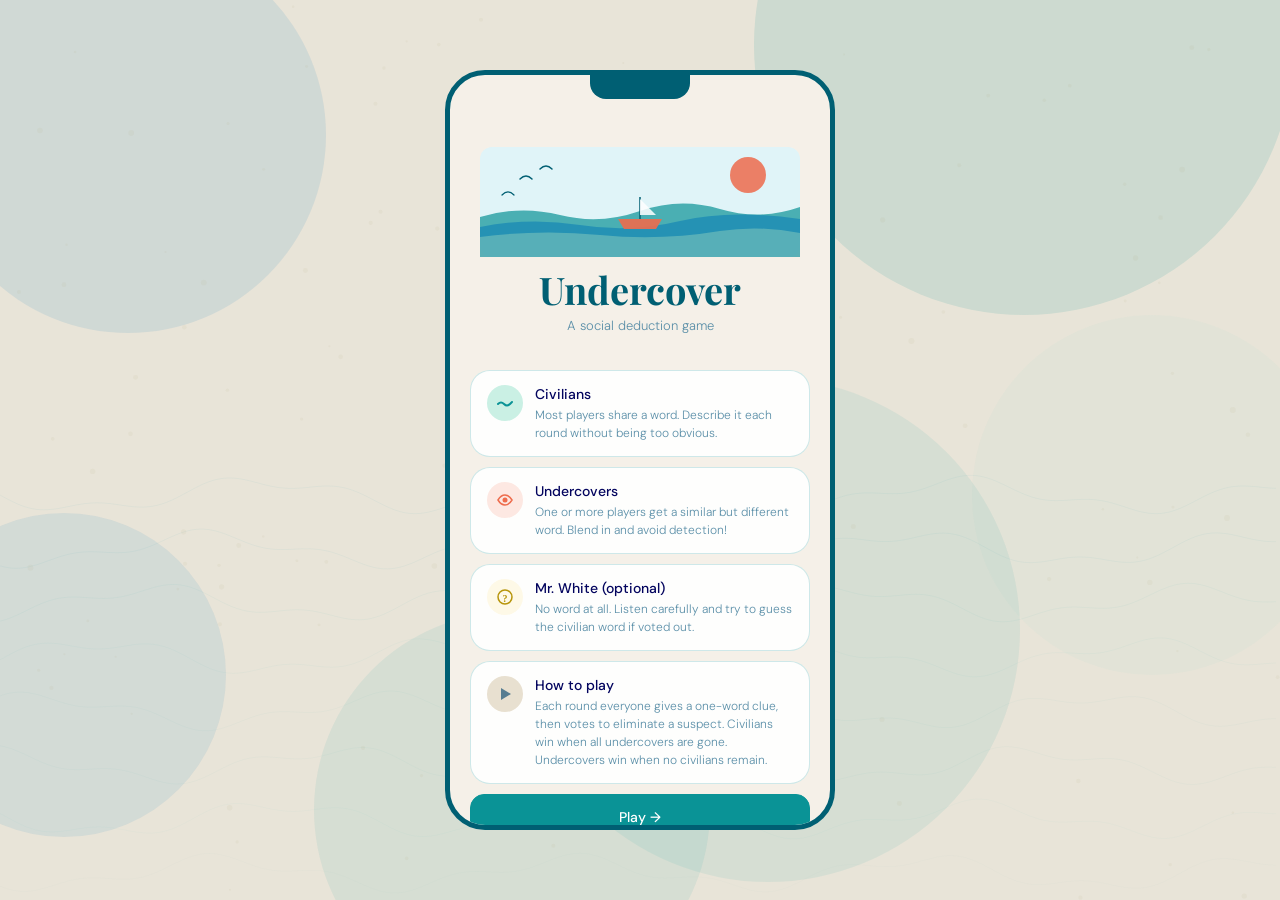
==== commit 8b53936c: "Add files via upload" ====
--- a/undercover.html
+++ b/undercover.html
@@ -1,24 +1,19 @@
 <!DOCTYPE html>
 <!--
-  UNDERCOVER — Main HTML file
-  Only structure lives here. Styles → undercover.css, Logic → undercover.js
+  UNDERCOVER — Main HTML (English only, Sunny Coast theme)
+  Styles  → undercover.css
+  Logic   → undercover.js
+  Words   → words.txt  (editable in TextEdit / Notepad)
 
   Screen flow:
+    screen-intro   → Rules summary + Play button
     screen-setup   → Add players
-    screen-config  → Undercovers, Mr. White, word visibility, word pair
-    screen-pass    → Pass the phone to each player
-    screen-reveal  → Player sees their WORD (role hidden until elimination)
-    screen-game    → Live board (rounds, player list, elimination)
+    screen-config  → Undercovers · Mr. White · Word language (EN/FR) · Words
+    screen-pass    → Pass phone to each player
+    screen-reveal  → Player sees their WORD only (role hidden)
+    screen-game    → Live board with per-player recheck badge (×N)
     screen-recheck → Re-check your word mid-game
-    screen-end     → Winner, stats, restart options
-
-  Changes from v1:
-    - Player count badge (.player-count-badge) added near title on every screen
-    - Error boxes (#setup-error-box, #config-error-box) for inline validation
-    - Language button moved to top-right; player count badge placed below title
-    - "Hide words" checkbox + conditional word-input section on config screen
-    - Role badge hidden on the reveal screen (players see word only)
-    - Modal uses .modal-box-scroll for scrollability with many players
+    screen-end     → Winner · elimination order with roles · stats · restart
 -->
 <html lang="en">
 <head>
@@ -33,32 +28,124 @@
 </head>
 <body>
 
-  <!-- Background canvas — drawn by JS, sits behind everything -->
   <canvas id="bg-canvas"></canvas>
 
   <div id="app">
     <div class="frame" id="frame">
 
-      <!-- Decorative notch (hidden on mobile) -->
       <div class="notch"></div>
-
-      <!-- Language toggle — top-right corner, visible on all screens -->
-      <button class="lang-btn" id="langBtn" onclick="toggleLang()">FR</button>
+      <!-- No language toggle button — app is English only -->
+
+
+      <!-- ════════════════════════════════════════════════════
+           SCREEN 0 — INTRO
+           Ocean-themed welcome with rules summary.
+           ════════════════════════════════════════════════════ -->
+      <div class="screen active" id="screen-intro">
+
+        <div class="intro-hero">
+          <!-- Decorative ocean SVG illustration -->
+          <svg viewBox="0 0 320 110" xmlns="http://www.w3.org/2000/svg"
+               style="width:100%;max-width:320px;margin:0 auto 12px;display:block">
+            <rect width="320" height="110" fill="#e0f4f8" rx="12"/>
+            <path d="M0 70 Q40 58 80 68 Q120 78 160 64 Q200 50 240 62 Q280 74 320 60 L320 110 L0 110 Z"
+                  fill="#0a9396" opacity="0.7"/>
+            <path d="M0 80 Q50 70 100 78 Q150 86 200 74 Q250 62 320 72 L320 110 L0 110 Z"
+                  fill="#0077b6" opacity="0.5"/>
+            <path d="M0 90 Q60 82 120 88 Q180 94 240 84 Q280 78 320 86 L320 110 L0 110 Z"
+                  fill="#94d2bd" opacity="0.45"/>
+            <circle cx="268" cy="28" r="18" fill="#ee6c4d" opacity="0.85"/>
+            <path d="M40 32 Q46 26 52 32" stroke="#005f73" stroke-width="1.5" fill="none" stroke-linecap="round"/>
+            <path d="M60 22 Q66 16 72 22" stroke="#005f73" stroke-width="1.5" fill="none" stroke-linecap="round"/>
+            <path d="M22 48 Q28 42 34 48" stroke="#005f73" stroke-width="1.2" fill="none" stroke-linecap="round"/>
+            <path d="M138 72 L182 72 L176 82 L144 82 Z" fill="#ee6c4d" opacity="0.9"/>
+            <line x1="160" y1="50" x2="160" y2="72" stroke="#005f73" stroke-width="1.5"/>
+            <path d="M160 52 L176 68 L160 68 Z" fill="white" opacity="0.85"/>
+          </svg>
+
+          <div class="intro-title">Undercover</div>
+          <div class="intro-subtitle">A social deduction game</div>
+        </div>
+
+        <!-- Rule cards -->
+        <div class="rule-card">
+          <div class="rule-icon rule-icon-civilian">
+            <svg width="18" height="18" viewBox="0 0 18 18" fill="none">
+              <path d="M2 10 Q5 7 8 10 Q11 13 14 10 Q16 8 16 8" stroke="#0a9396" stroke-width="2"
+                    fill="none" stroke-linecap="round"/>
+            </svg>
+          </div>
+          <div>
+            <div class="rule-title">Civilians</div>
+            <div class="rule-desc">
+              Most players share a word. Describe it each round without being too obvious.
+            </div>
+          </div>
+        </div>
+
+        <div class="rule-card">
+          <div class="rule-icon rule-icon-undercover">
+            <svg width="18" height="18" viewBox="0 0 18 18" fill="none">
+              <path d="M2 9 Q5 4 9 4 Q13 4 16 9 Q13 14 9 14 Q5 14 2 9Z"
+                    stroke="#ee6c4d" stroke-width="1.5" fill="none"/>
+              <circle cx="9" cy="9" r="2.5" fill="#ee6c4d"/>
+            </svg>
+          </div>
+          <div>
+            <div class="rule-title">Undercovers</div>
+            <div class="rule-desc">
+              One or more players get a similar but different word. Blend in and avoid detection!
+            </div>
+          </div>
+        </div>
+
+        <div class="rule-card">
+          <div class="rule-icon rule-icon-mrwhite">
+            <svg width="18" height="18" viewBox="0 0 18 18" fill="none">
+              <circle cx="9" cy="9" r="7" stroke="#b7950b" stroke-width="1.5"/>
+              <text x="9" y="13.5" text-anchor="middle" font-size="10"
+                    font-weight="700" fill="#b7950b" font-family="serif">?</text>
+            </svg>
+          </div>
+          <div>
+            <div class="rule-title">Mr. White (optional)</div>
+            <div class="rule-desc">
+              No word at all. Listen carefully and try to guess the civilian word if voted out.
+            </div>
+          </div>
+        </div>
+
+        <div class="rule-card">
+          <div class="rule-icon rule-icon-flow">
+            <svg width="18" height="18" viewBox="0 0 18 18" fill="none">
+              <polygon points="5,3 15,9 5,15" fill="#1a5276" opacity="0.7"/>
+            </svg>
+          </div>
+          <div>
+            <div class="rule-title">How to play</div>
+            <div class="rule-desc">
+              Each round everyone gives a one-word clue, then votes to eliminate a suspect.
+              Civilians win when all undercovers are gone.
+              Undercovers win when no civilians remain.
+            </div>
+          </div>
+        </div>
+
+        <div class="spacer"></div>
+        <button class="btn btn-primary" onclick="goToSetup()">Play →</button>
+      </div>
 
 
       <!-- ════════════════════════════════════════════════════
            SCREEN 1 — SETUP
-           Host types player names one by one.
-           Player count badge is hidden here (list is already visible).
-           ════════════════════════════════════════════════════ -->
-      <div class="screen active" id="screen-setup">
-        <div class="page-title" id="t-setup">Players</div>
-        <div class="page-sub"   id="t-setup-sub">Add everyone playing tonight</div>
-
-        <!-- Player count badge: hidden on this screen, shown on all others -->
-        <span class="player-count-badge">0 players</span>
-
-        <!-- Name input + add button -->
+           ════════════════════════════════════════════════════ -->
+      <div class="screen" id="screen-setup">
+        <div class="page-title">Players</div>
+        <div class="page-sub">Add everyone playing tonight</div>
+
+        <!-- Badge hidden here — list already shows all players -->
+        <span class="player-count-badge" style="visibility:hidden">0 players</span>
+
         <div class="input-row">
           <input
             type="text"
@@ -69,31 +156,27 @@
           <button class="btn btn-primary btn-icon btn-sm" onclick="addPlayer()">+</button>
         </div>
 
-        <!-- Populated by renderPlayerList() in JS -->
         <div id="playerList"></div>
-
-        <!-- Inline error container — shown by showError() in JS -->
         <div id="setup-error-box"></div>
 
         <div class="spacer"></div>
-        <button class="btn btn-primary" id="t-next1" onclick="goToConfig()">Next →</button>
+        <button class="btn btn-primary" onclick="goToConfig()">Next →</button>
       </div>
 
 
       <!-- ════════════════════════════════════════════════════
            SCREEN 2 — CONFIG
-           Set number of undercovers, Mr. White toggle,
-           word visibility checkbox, and word pair.
+           Undercover count · Mr. White toggle
+           Word language selector (EN / FR)
+           Hide-words toggle · Word inputs
            ════════════════════════════════════════════════════ -->
       <div class="screen" id="screen-config">
-        <div class="page-title" id="t-config">Settings</div>
-        <div class="page-sub"   id="t-config-sub">Configure the game</div>
-
-        <!-- Player count badge -->
-        <span class="player-count-badge">0 players</span>
-
-        <!-- Undercover counter: − / value / + with suggested hint -->
-        <div class="section-label" id="t-undercov-label">Undercovers</div>
+        <div class="page-title">Settings</div>
+        <div class="page-sub">Configure the game</div>
+        <span class="player-count-badge">0 players</span>
+
+        <!-- Undercover counter -->
+        <div class="section-label">Undercovers</div>
         <div class="counter-row">
           <button class="counter-btn" onclick="changeUnder(-1)">−</button>
           <span   class="counter-val" id="underCount">1</span>
@@ -103,7 +186,7 @@
 
         <!-- Mr. White toggle -->
         <div class="toggle-row">
-          <span class="toggle-label" id="t-mrw">Mr. White</span>
+          <span class="toggle-label">Mr. White</span>
           <label class="toggle">
             <input type="checkbox" id="mrWhiteToggle" onchange="changeUnder(0)"/>
             <span class="slider-t"></span>
@@ -112,203 +195,186 @@
 
         <div class="divider"></div>
 
-        <!-- Word visibility toggle
-             When ON  → words are chosen silently; no one sees them.
-             When OFF → host enters or edits the words below.         -->
+        <!-- Word language selector
+             Chooses which language the "Suggest a pair" button draws from.
+             Pairs live in words.txt and are mirrored in WORD_PAIRS in JS. -->
+        <div class="section-label">Suggested words language</div>
+        <div class="lang-selector">
+          <button class="lang-opt active" data-lang="EN" onclick="setWordLang('EN')">
+            🇬🇧 English
+          </button>
+          <button class="lang-opt" data-lang="FR" onclick="setWordLang('FR')">
+            🇫🇷 Français
+          </button>
+        </div>
+
+        <!-- Hide-words toggle -->
         <div class="toggle-row" style="border-top:none;padding-top:0;margin-bottom:10px">
-          <span class="toggle-label" id="t-words-hidden-label">Hide words from everyone</span>
+          <span class="toggle-label">Hide words from everyone</span>
           <label class="toggle">
             <input type="checkbox" id="hideWordsToggle" onchange="onHideWordsChange()"/>
             <span class="slider-t"></span>
           </label>
         </div>
 
-        <!-- Shown when words ARE hidden — reassures the host -->
+        <!-- Shown when words are hidden: confirms pair is locked silently -->
         <div id="wordHiddenNote" class="word-hidden-note" style="display:none">
-          <!-- Populated by applyLang() via t('words-hidden-note') -->
-          A random pair is locked in — no one sees it.
-        </div>
-
-        <!-- Shown when words are visible — host enters / edits them -->
+          A random pair is locked in — no one sees it, including the host.
+        </div>
+
+        <!-- Shown when words are visible: host enters or edits the pair -->
         <div id="wordVisibleSection">
-          <div class="section-label" id="t-words-label">Word pair</div>
+          <div class="section-label">Word pair</div>
           <div class="card">
-            <div style="font-size:11px;color:var(--brown-light);margin-bottom:6px" id="t-civilian-word">
+            <div style="font-size:11px;color:var(--navy-light);margin-bottom:6px">
               Civilian word
             </div>
-            <!-- Three-column: civilian word / vs / undercover word -->
             <div class="word-pair-grid">
               <input class="word-input" type="text" id="word1"/>
               <span  class="vs-divider">vs</span>
               <input class="word-input" type="text" id="word2"/>
             </div>
-            <div style="font-size:11px;color:var(--brown-light);margin-top:4px" id="t-undercover-word">
+            <div style="font-size:11px;color:var(--navy-light);margin-top:4px">
               Undercover word
             </div>
-            <!-- Suggests a random pair from the JS word database -->
-            <button class="btn btn-sm" style="margin-top:12px;width:auto" onclick="suggestWords()" id="t-suggest">
+            <button class="btn btn-sm" style="margin-top:12px;width:auto"
+                    onclick="suggestWords()">
               ↻ Suggest a pair
             </button>
           </div>
         </div>
 
-        <!-- Inline error container -->
         <div id="config-error-box"></div>
 
         <div class="spacer"></div>
-        <button class="btn"             id="t-back1" onclick="goTo('screen-setup')">← Back</button>
-        <button class="btn btn-primary" id="t-start" onclick="startPassPhone()">Start game</button>
+        <button class="btn"             onclick="goTo('screen-setup')">← Back</button>
+        <button class="btn btn-primary" onclick="startPassPhone()">Start game</button>
       </div>
 
 
       <!-- ════════════════════════════════════════════════════
            SCREEN 3 — PASS PHONE
-           Each player's name appears; they tap to see their word.
            ════════════════════════════════════════════════════ -->
       <div class="screen" id="screen-pass">
-        <div class="page-title" id="t-pass-title">Your turn</div>
-        <div class="page-sub"   id="t-pass-sub">Pass the phone to this player</div>
-
-        <!-- Player count badge -->
-        <span class="player-count-badge">0 players</span>
-
-        <!-- Large centred card — name and avatar populated by JS -->
+        <div class="page-title">Your turn</div>
+        <div class="page-sub">Pass the phone to this player</div>
+        <span class="player-count-badge">0 players</span>
+
         <div class="pass-card">
           <div class="pass-avatar">
             <span class="pass-initials" id="passInitials">A</span>
           </div>
           <div class="pass-name" id="passName">Alice</div>
-          <div class="pass-hint" id="t-pass-hint">Tap below to see your word — keep it secret!</div>
-        </div>
-
-        <button class="btn btn-primary" id="t-reveal" onclick="revealRole()">See my word</button>
+          <div class="pass-hint">Tap below to see your word — keep it secret!</div>
+        </div>
+
+        <button class="btn btn-primary" onclick="revealRole()">See my word</button>
       </div>
 
 
       <!-- ════════════════════════════════════════════════════
            SCREEN 4 — WORD REVEAL
-           Player sees their word only — NO role label.
-           Role is revealed publicly only when eliminated.
+           Shows only the word — role badge hidden (display:none).
+           No role label, no strategic hint about the role.
            ════════════════════════════════════════════════════ -->
       <div class="screen" id="screen-reveal">
-        <div class="page-title" id="t-reveal-title">Your word</div>
-        <div class="page-sub"   id="t-reveal-sub">Memorise this, then hide it</div>
-
-        <!-- Player count badge -->
-        <span class="player-count-badge">0 players</span>
-
-        <!-- Role card — badge intentionally hidden until elimination -->
-        <div class="role-card" id="roleCard">
-          <!-- roleBadge is hidden via JS — players don't see their role here -->
+        <div class="page-title">Your word</div>
+        <div class="page-sub">Memorise this, then pass the phone</div>
+        <span class="player-count-badge">0 players</span>
+
+        <div class="role-card">
+          <!-- Role badge intentionally hidden until elimination -->
           <div class="role-badge" id="roleBadge" style="display:none"></div>
           <div class="role-word"  id="roleWord"></div>
           <div class="role-desc"  id="roleDesc"></div>
         </div>
 
-        <button class="btn btn-primary" id="t-hide" onclick="nextPassPlayer()">Hide & pass →</button>
+        <button class="btn btn-primary" onclick="nextPassPlayer()">Hide & pass →</button>
       </div>
 
 
       <!-- ════════════════════════════════════════════════════
            SCREEN 5 — GAME
-           Live board: round counter, player list,
-           word-check counter, and action buttons.
+           Round counter · player list with ×N recheck badge
+           Word-check total · Eliminate button
            ════════════════════════════════════════════════════ -->
       <div class="screen" id="screen-game">
-
-        <!-- Header: large round number on the left,
-             total players + active count on the right -->
         <div class="game-header">
           <div>
             <div class="round-display" id="roundNum">1</div>
-            <div class="round-label"   id="t-round-label">Round</div>
-          </div>
-          <!-- gameMeta shows "N players · N active" — updated by renderGameScreen() -->
+            <div class="round-label">Round</div>
+          </div>
+          <!-- "N players · N active" — updated by renderGameScreen() -->
           <div class="game-meta" id="gameMeta"></div>
         </div>
 
-        <!-- Player rows — rebuilt by renderGameScreen() in JS -->
+        <!-- Rebuilt by renderGameScreen() — each row shows ×N badge -->
         <div id="gamePlayerList"></div>
 
-        <!-- Word-check usage counter -->
         <div class="recheck-bar" id="recheckInfo"></div>
 
         <div class="spacer"></div>
 
-        <!-- Side-by-side action buttons -->
         <div class="game-actions">
-          <button class="btn"             id="t-recheck" onclick="openRecheck()">Check word</button>
-          <button class="btn btn-primary" id="t-elim"    onclick="openEliminate()">Eliminate</button>
+          <button class="btn"             onclick="openRecheck()">Check word</button>
+          <button class="btn btn-primary" onclick="openEliminate()">Eliminate</button>
         </div>
       </div>
 
 
       <!-- ════════════════════════════════════════════════════
            SCREEN 6 — RECHECK
-           Any active player can tap their name to re-see their word.
-           The word check counter increments each use.
            ════════════════════════════════════════════════════ -->
       <div class="screen" id="screen-recheck">
-        <div class="page-title" id="t-recheck-title">What is your word?</div>
-        <div class="page-sub"   id="t-recheck-sub">Tap your name to see your word again</div>
-
-        <!-- Player count badge -->
-        <span class="player-count-badge">0 players</span>
-
-        <!-- Active player buttons — populated by openRecheck() in JS -->
+        <div class="page-title">What is your word?</div>
+        <div class="page-sub">Tap your name to see your word again</div>
+        <span class="player-count-badge">0 players</span>
+
         <div id="recheckList"></div>
 
         <div class="spacer"></div>
-        <button class="btn" id="t-back-game" onclick="goTo('screen-game');renderGameScreen()">← Back</button>
+        <button class="btn" onclick="goTo('screen-game');renderGameScreen()">← Back</button>
       </div>
 
 
       <!-- ════════════════════════════════════════════════════
            SCREEN 7 — END
-           Winner announced, full stats including elimination
-           order with roles (one per line), and restart options.
+           Winner · words · elimination order (one per line + role)
+           Word checks · Rounds played · Restart options
            ════════════════════════════════════════════════════ -->
       <div class="screen" id="screen-end">
-
-        <!-- Winner block -->
         <div class="winner-display">
           <div class="winner-icon">
-            <!-- Trophy / star icon -->
             <svg width="28" height="28" viewBox="0 0 28 28" fill="none">
-              <path
-                d="M14 3l2.8 5.6 6.2.9-4.5 4.4 1.1 6.1L14 17l-5.6 3 1.1-6.1L5 9.5l6.2-.9L14 3z"
-                stroke="#D85A30" stroke-width="1.5" stroke-linejoin="round"
-              />
+              <path d="M14 3l2.8 5.6 6.2.9-4.5 4.4 1.1 6.1L14 17l-5.6 3 1.1-6.1L5 9.5l6.2-.9L14 3z"
+                    stroke="#0a9396" stroke-width="1.5" stroke-linejoin="round"/>
             </svg>
           </div>
           <div class="winner-title" id="winnerTitle"></div>
-          <!-- winnerSub shows "Words: word1 / word2" -->
           <div class="winner-sub"   id="winnerSub"></div>
         </div>
 
-        <!-- Player count badge -->
-        <span class="player-count-badge">0 players</span>
-
-        <!-- Stat rows + elimination list — populated by endGame() in JS.
-             Elimination order is one player per line with role badge.   -->
+        <span class="player-count-badge">0 players</span>
+
+        <!-- Populated by endGame() — all labels are hard-coded English strings -->
         <div id="endStats"></div>
 
         <div class="spacer"></div>
 
-        <!-- Three end-of-game options -->
-        <button class="btn btn-primary" id="t-newgame"     onclick="newGame()">New game — new words</button>
-        <button class="btn"             id="t-editplayers" onclick="editPlayers()">Edit players</button>
-        <button class="btn btn-danger"  id="t-quit"        onclick="quitGame()">Quit</button>
-      </div>
-
-
-      <!-- Modal container — bottom-sheet modals are injected here by JS -->
+        <!-- "New game" preserves Mr. White and Hide-words settings -->
+        <button class="btn btn-primary" onclick="newGame()">New game — new words</button>
+        <button class="btn"             onclick="editPlayers()">Edit players</button>
+        <button class="btn btn-danger"  onclick="quitGame()">Quit</button>
+      </div>
+
+
+      <!-- Modal container — bottom sheets injected by JS -->
       <div id="modalContainer"></div>
 
     </div><!-- /.frame -->
   </div><!-- /#app -->
 
-  <!-- Game logic — at end of body so DOM is fully built before JS runs -->
+  <!-- JS loaded at end of body so DOM is ready before any code runs -->
   <script src="undercover.js"></script>
 
 </body>
--- a/undercover.css
+++ b/undercover.css
@@ -1,7 +1,7 @@
 /* =============================================================
-   UNDERCOVER — Stylesheet
+   UNDERCOVER — Stylesheet  (Sunny Coast theme, English only)
    Structure:
-     1.  CSS Variables (design tokens)
+     1.  CSS Variables
      2.  Reset & base
      3.  Background canvas
      4.  App shell & phone frame
@@ -15,37 +15,48 @@
     12.  Player list (setup screen)
     13.  Counter (undercover count)
     14.  Toggle switch
-    15.  Word pair inputs
-    16.  Word visibility section
-    17.  Pass-phone screen
-    18.  Role reveal screen
-    19.  Game screen
-    20.  Recheck screen
+    15.  Word language selector
+    16.  Word pair inputs
+    17.  Word visibility section
+    18.  Pass-phone screen
+    19.  Role reveal screen
+    20.  Game screen  (per-player recheck badge)
     21.  End screen
-    22.  Modal (bottom sheet)
-    23.  Animations
-    24.  Language toggle button
+    22.  Intro screen
+    23.  Modal (bottom sheet)
+    24.  Animations
    ============================================================= */
 
 
 /* ── 1. CSS Variables ──────────────────────────────────────── */
 :root {
-  --cream:        #f5ede2;
-  --cream-dark:   #ede0d0;
-  --coral:        #D85A30;
-  --coral-light:  #f0997b;
-  --coral-dark:   #993C1D;
-  --brown:        #2a1a0e;
-  --brown-mid:    #7a4a2a;
-  --brown-light:  #b08060;
-  --brown-pale:   #c8a882;
-  --green:        #1D9E75;
-  --card-bg:      rgba(255, 250, 244, 0.92);
-  --card-border:  rgba(210, 170, 130, 0.35);
+  /* Sunny coast palette */
+  --sand:          #f5f0e8;
+  --sand-dark:     #e8e0d0;
+  --sand-mid:      #d4c9b0;
+  --teal:          #0a9396;
+  --teal-light:    #94d2bd;
+  --teal-dark:     #005f73;
+  --teal-pale:     #caf0e4;
+  --coral:         #ee6c4d;
+  --coral-dark:    #c05131;
+  --coral-pale:    #fde8e2;
+  --ocean-blue:    #0077b6;
+  --navy:          #03045e;
+  --navy-mid:      #1a5276;
+  --navy-light:    #5b8fa8;
+  --navy-pale:     #aecbd8;
+  --white-foam:    rgba(255,255,255,0.90);
+  --card-border:   rgba(10,147,150,0.20);
+  --green:         #52b788;
+
+  /* Typography */
   --font-display: 'Playfair Display', serif;
   --font-body:    'DM Sans', sans-serif;
-  --r:            14px;
-  --r-lg:         20px;
+
+  /* Border radii */
+  --r:    14px;
+  --r-lg: 20px;
 }
 
 
@@ -60,8 +71,8 @@
 
 body {
   font-family: var(--font-body);
-  background: var(--cream);
-  color: var(--brown);
+  background: var(--sand);
+  color: var(--navy);
   display: flex;
   align-items: center;
   justify-content: center;
@@ -69,7 +80,6 @@
 
 
 /* ── 3. Background canvas ──────────────────────────────────── */
-/* Fixed behind everything; drawn by JS. Clicks pass through.  */
 #bg-canvas {
   position: fixed;
   inset: 0;
@@ -89,11 +99,10 @@
   justify-content: center;
 }
 
-/* The phone-shaped container */
 .frame {
-  background: var(--cream);
+  background: var(--sand);
   border-radius: 40px;
-  border: 5px solid var(--brown);
+  border: 5px solid var(--teal-dark);
   overflow: hidden;
   position: relative;
   display: flex;
@@ -103,11 +112,10 @@
   transition: width .3s, height .3s, border-radius .3s;
 }
 
-/* Decorative notch at the top (desktop only) */
 .notch {
   width: 100px;
   height: 24px;
-  background: var(--brown);
+  background: var(--teal-dark);
   border-radius: 0 0 16px 16px;
   margin: 0 auto 4px;
   flex-shrink: 0;
@@ -115,27 +123,22 @@
 
 
 /* ── 5. Responsive breakpoints ─────────────────────────────── */
-
-/* Mobile: full-screen, no border or rounded corners */
 @media (max-width: 480px) {
   .frame { border-radius: 0; border: none; width: 100vw; height: 100dvh; }
   .notch { display: none; }
 }
 
-/* Tablet: centred, slightly larger */
 @media (min-width: 768px) and (max-width: 1024px) {
   .frame { width: min(420px, 90vw); height: min(820px, 95vh); }
 }
 
-/* Desktop: fixed phone size, darker page bg for contrast */
 @media (min-width: 1024px) {
   .frame { width: 390px; height: 760px; }
-  body { background: #e8ddd0; }
+  body { background: var(--sand-dark); }
 }
 
 
 /* ── 6. Screen layout ──────────────────────────────────────── */
-/* Each .screen is a flex column. Only .active is visible.     */
 .screen {
   display: none;
   flex-direction: column;
@@ -148,7 +151,6 @@
 .screen::-webkit-scrollbar { display: none; }
 .screen.active { display: flex; }
 
-/* Pushes buttons to the bottom of a screen */
 .spacer { flex: 1; }
 
 
@@ -157,14 +159,14 @@
   font-family: var(--font-display);
   font-size: clamp(24px, 6vw, 32px);
   font-weight: 700;
-  color: var(--brown);
+  color: var(--teal-dark);
   line-height: 1.1;
   margin-bottom: 4px;
 }
 
 .page-sub {
   font-size: 13px;
-  color: var(--brown-light);
+  color: var(--navy-light);
   margin-bottom: 6px;
   font-weight: 300;
 }
@@ -173,35 +175,34 @@
   font-size: 11px;
   font-weight: 500;
   letter-spacing: 0.1em;
-  color: var(--brown-light);
+  color: var(--navy-light);
   text-transform: uppercase;
   margin-bottom: 10px;
+  margin-top: 4px;
 }
 
 .divider { height: 1px; background: var(--card-border); margin: 14px 0; }
 
 
 /* ── 8. Player count badge ─────────────────────────────────── */
-/* Small pill shown near the title on every screen except setup.
-   Tells everyone how many players are in the game at a glance. */
 .player-count-badge {
   display: inline-block;
   font-size: 12px;
   font-weight: 500;
-  color: var(--brown-light);
-  background: var(--card-bg);
-  border: 1px solid var(--card-border);
+  color: var(--teal-dark);
+  background: var(--teal-pale);
+  border: 1px solid rgba(10,147,150,0.25);
   border-radius: 20px;
-  padding: 3px 10px;
+  padding: 3px 12px;
   margin-bottom: 18px;
+  margin-top: 6px;
 }
 
 
 /* ── 9. Inline error messages ──────────────────────────────── */
-/* Replaces browser alert() — shown inside the screen with animation */
 .error-msg {
-  background: rgba(216, 90, 48, 0.08);
-  border: 1px solid rgba(216, 90, 48, 0.3);
+  background: rgba(238, 108, 77, 0.08);
+  border: 1px solid rgba(238, 108, 77, 0.35);
   border-radius: var(--r);
   color: var(--coral-dark);
   font-size: 13px;
@@ -219,15 +220,15 @@
   padding: 12px 14px;
   border-radius: var(--r);
   border: 1.5px solid var(--card-border);
-  background: var(--card-bg);
-  color: var(--brown);
+  background: var(--white-foam);
+  color: var(--navy);
   font-size: 15px;
   font-family: var(--font-body);
   outline: none;
   transition: border-color .2s;
 }
-.input-row input:focus     { border-color: var(--coral); }
-.input-row input::placeholder { color: var(--brown-pale); }
+.input-row input:focus        { border-color: var(--teal); }
+.input-row input::placeholder { color: var(--navy-pale); }
 
 /* Base button */
 .btn {
@@ -235,8 +236,8 @@
   padding: 13px 16px;
   border-radius: var(--r);
   border: 1.5px solid var(--card-border);
-  background: var(--card-bg);
-  color: var(--brown-mid);
+  background: var(--white-foam);
+  color: var(--navy-mid);
   font-size: 14px;
   font-weight: 500;
   font-family: var(--font-body);
@@ -246,19 +247,16 @@
   text-align: center;
 }
 .btn:active { transform: scale(0.98); }
-.btn:hover  { background: rgba(255, 248, 240, 0.98); }
-
-/* Primary filled button */
-.btn-primary { background: var(--coral); color: #fff7f0; border-color: var(--coral); }
-.btn-primary:hover { background: var(--coral-dark); border-color: var(--coral-dark); }
-
-/* Danger / warning button */
-.btn-danger { border-color: rgba(210, 90, 48, 0.4); color: var(--coral); }
-
-/* Compact inline button */
+.btn:hover  { background: rgba(202,240,228,0.5); }
+
+.btn-primary { background: var(--teal); color: #fff; border-color: var(--teal); }
+.btn-primary:hover { background: var(--teal-dark); border-color: var(--teal-dark); }
+
+.btn-danger { border-color: rgba(238,108,77,0.4); color: var(--coral); }
+.btn-danger:hover { background: var(--coral-pale); }
+
 .btn-sm { width: auto; padding: 10px 16px; margin-bottom: 0; font-size: 13px; }
 
-/* Square icon button (the "+" add button) */
 .btn-icon {
   width: 40px; height: 40px; padding: 0;
   display: flex; align-items: center; justify-content: center;
@@ -268,7 +266,7 @@
 
 /* ── 11. Cards ─────────────────────────────────────────────── */
 .card {
-  background: var(--card-bg);
+  background: var(--white-foam);
   border: 1.5px solid var(--card-border);
   border-radius: var(--r-lg);
   padding: 16px;
@@ -276,13 +274,13 @@
 }
 
 
-/* ── 12. Player list (setup screen) ────────────────────────── */
+/* ── 12. Player list ───────────────────────────────────────── */
 .player-item {
   display: flex;
   justify-content: space-between;
   align-items: center;
   padding: 11px 14px;
-  background: var(--card-bg);
+  background: var(--white-foam);
   border: 1.5px solid var(--card-border);
   border-radius: var(--r);
   margin-bottom: 7px;
@@ -292,7 +290,7 @@
 
 .remove-btn {
   background: none; border: none;
-  color: var(--brown-pale); cursor: pointer;
+  color: var(--navy-pale); cursor: pointer;
   font-size: 18px; padding: 0 2px;
   transition: color .15s;
 }
@@ -305,20 +303,20 @@
 .counter-btn {
   width: 38px; height: 38px; border-radius: 50%;
   border: 1.5px solid var(--card-border);
-  background: var(--card-bg); color: var(--brown);
+  background: var(--white-foam); color: var(--navy);
   font-size: 22px; cursor: pointer;
   display: flex; align-items: center; justify-content: center;
   transition: background .15s;
 }
-.counter-btn:hover { background: rgba(255, 248, 240, 1); }
+.counter-btn:hover { background: var(--teal-pale); }
 
 .counter-val {
   font-family: var(--font-display);
   font-size: 28px; font-weight: 700;
-  color: var(--brown); min-width: 32px; text-align: center;
-}
-
-.counter-note { font-size: 12px; color: var(--brown-light); }
+  color: var(--teal-dark); min-width: 32px; text-align: center;
+}
+
+.counter-note { font-size: 12px; color: var(--navy-light); }
 
 
 /* ── 14. Toggle switch ─────────────────────────────────────── */
@@ -326,14 +324,14 @@
   display: flex; justify-content: space-between; align-items: center;
   padding: 12px 0; border-top: 1px solid var(--card-border);
 }
-.toggle-label { font-size: 15px; color: var(--brown); font-weight: 400; }
+.toggle-label { font-size: 15px; color: var(--navy); font-weight: 400; }
 
 .toggle { position: relative; width: 46px; height: 26px; }
 .toggle input { opacity: 0; width: 0; height: 0; }
 
 .slider-t {
   position: absolute; inset: 0;
-  background: var(--brown-pale); border-radius: 13px;
+  background: var(--navy-pale); border-radius: 13px;
   transition: .2s; cursor: pointer;
 }
 .slider-t::before {
@@ -342,11 +340,42 @@
   left: 3px; bottom: 3px; background: white;
   border-radius: 50%; transition: .2s;
 }
-input:checked + .slider-t                { background: var(--coral); }
-input:checked + .slider-t::before        { transform: translateX(20px); }
-
-
-/* ── 15. Word pair inputs ───────────────────────────────────── */
+input:checked + .slider-t               { background: var(--teal); }
+input:checked + .slider-t::before       { transform: translateX(20px); }
+
+
+/* ── 15. Word language selector ────────────────────────────── */
+/* Two-button toggle: EN | FR — used on the config screen       */
+.lang-selector {
+  display: flex;
+  gap: 6px;
+  margin-bottom: 14px;
+}
+
+.lang-opt {
+  flex: 1;
+  padding: 9px;
+  border-radius: var(--r);
+  border: 1.5px solid var(--card-border);
+  background: var(--white-foam);
+  color: var(--navy-mid);
+  font-size: 13px;
+  font-weight: 500;
+  font-family: var(--font-body);
+  cursor: pointer;
+  text-align: center;
+  transition: background .15s, border-color .15s, color .15s;
+}
+/* Active / selected state */
+.lang-opt.active {
+  background: var(--teal);
+  color: #fff;
+  border-color: var(--teal);
+}
+.lang-opt:not(.active):hover { background: var(--teal-pale); }
+
+
+/* ── 16. Word pair inputs ───────────────────────────────────── */
 .word-pair-grid {
   display: grid;
   grid-template-columns: 1fr auto 1fr;
@@ -355,36 +384,38 @@
 
 .word-input {
   padding: 12px; border: 1.5px solid var(--card-border);
-  border-radius: var(--r); background: rgba(255, 252, 248, 0.95);
-  color: var(--brown); font-size: 15px; font-weight: 500;
+  border-radius: var(--r); background: rgba(255,255,255,0.95);
+  color: var(--navy); font-size: 15px; font-weight: 500;
   font-family: var(--font-body); text-align: center;
   outline: none; transition: border-color .2s; width: 100%;
 }
-.word-input:focus { border-color: var(--coral); }
-
-.vs-divider { font-size: 12px; color: var(--brown-pale); text-align: center; font-weight: 500; }
-
-
-/* ── 16. Word visibility section ───────────────────────────── */
-/* The "hide words from everyone" note shown when the checkbox is on */
+.word-input:focus { border-color: var(--teal); }
+
+.vs-divider {
+  font-size: 12px; color: var(--navy-pale);
+  text-align: center; font-weight: 500;
+}
+
+
+/* ── 17. Word visibility section ───────────────────────────── */
 .word-hidden-note {
-  background: rgba(216, 90, 48, 0.06);
-  border: 1px solid rgba(216, 90, 48, 0.2);
+  background: rgba(10,147,150,0.07);
+  border: 1px solid rgba(10,147,150,0.25);
   border-radius: var(--r);
   padding: 12px 14px;
   font-size: 13px;
-  color: var(--brown-mid);
+  color: var(--teal-dark);
   line-height: 1.5;
   margin-bottom: 8px;
 }
 
 
-/* ── 17. Pass-phone screen ─────────────────────────────────── */
+/* ── 18. Pass-phone screen ─────────────────────────────────── */
 .pass-card {
   flex: 1;
   display: flex; flex-direction: column;
   align-items: center; justify-content: center;
-  background: var(--card-bg);
+  background: var(--white-foam);
   border: 1.5px solid var(--card-border);
   border-radius: var(--r-lg);
   padding: 40px 24px; margin-bottom: 16px;
@@ -393,255 +424,257 @@
 
 .pass-avatar {
   width: 72px; height: 72px; border-radius: 50%;
-  background: rgba(216, 90, 48, 0.12);
-  border: 2px solid rgba(216, 90, 48, 0.25);
+  background: var(--teal-pale);
+  border: 2px solid rgba(10,147,150,0.3);
   display: flex; align-items: center; justify-content: center;
   margin: 0 auto 16px;
 }
 .pass-initials {
   font-family: var(--font-display); font-size: 26px;
-  font-weight: 700; color: var(--coral);
+  font-weight: 700; color: var(--teal-dark);
 }
 .pass-name {
   font-family: var(--font-display); font-size: 26px;
-  font-weight: 600; color: var(--brown); margin-bottom: 6px;
-}
-.pass-hint { font-size: 13px; color: var(--brown-light); font-weight: 300; }
-
-
-/* ── 18. Role reveal screen ────────────────────────────────── */
-/* Players see only their WORD here — role badge is hidden until elimination */
+  font-weight: 600; color: var(--navy); margin-bottom: 6px;
+}
+.pass-hint { font-size: 13px; color: var(--navy-light); font-weight: 300; }
+
+
+/* ── 19. Role reveal screen ────────────────────────────────── */
 .role-card {
   flex: 1;
   display: flex; flex-direction: column;
   align-items: center; justify-content: center;
   text-align: center; padding: 32px 20px;
-  background: var(--card-bg); border: 1.5px solid var(--card-border);
+  background: var(--white-foam); border: 1.5px solid var(--card-border);
   border-radius: var(--r-lg); margin-bottom: 16px;
   animation: revealAnim .3s ease;
 }
 
-/* Role badge — used on role reveal, recheck modal, and end screen.
-   Hidden on the initial role-reveal screen; shown post-elimination. */
 .role-badge {
   display: inline-block; padding: 5px 16px;
   border-radius: 20px; font-size: 12px; font-weight: 500;
-  letter-spacing: 0.05em; margin-bottom: 20px;
-}
-.role-civilian   { background: rgba(29,158,117,0.12); color: #0F6E56;        border: 1px solid rgba(29,158,117,0.25); }
-.role-undercover { background: rgba(216,90,48,0.10);  color: var(--coral-dark); border: 1px solid rgba(216,90,48,0.25); }
-.role-mrwhite    { background: rgba(186,117,23,0.10); color: #633806;        border: 1px solid rgba(186,117,23,0.25); }
-
-/* The big word shown to the player */
+  letter-spacing: 0.05em; margin-bottom: 8px;
+}
+.role-civilian   { background: var(--teal-pale);  color: var(--teal-dark); border: 1px solid rgba(10,147,150,0.3); }
+.role-undercover { background: var(--coral-pale);  color: var(--coral-dark); border: 1px solid rgba(238,108,77,0.3); }
+.role-mrwhite    { background: #fef9e7; color: #7d6608; border: 1px solid rgba(200,160,0,0.3); }
+
 .role-word {
-  font-family: var(--font-display); font-size: 34px;
-  font-weight: 700; color: var(--brown); margin: 8px 0 16px;
-}
-
-/* Behavioural hint below the word */
+  font-family: var(--font-display); font-size: 36px;
+  font-weight: 700; color: var(--teal-dark); margin: 12px 0 8px;
+}
+
 .role-desc {
-  font-size: 13px; color: var(--brown-light); font-weight: 300;
+  font-size: 13px; color: var(--navy-light); font-weight: 300;
   line-height: 1.6; max-width: 220px; margin: 0 auto;
 }
 
 
-/* ── 19. Game screen ───────────────────────────────────────── */
+/* ── 20. Game screen ───────────────────────────────────────── */
 .game-header {
   display: flex; justify-content: space-between; align-items: flex-start;
   margin-bottom: 20px;
 }
 
-/* Large round number */
 .round-display {
   font-family: var(--font-display); font-size: 42px;
-  font-weight: 700; color: var(--brown); line-height: 1;
+  font-weight: 700; color: var(--teal-dark); line-height: 1;
 }
 .round-label {
-  font-size: 11px; color: var(--brown-light);
+  font-size: 11px; color: var(--navy-light);
   text-transform: uppercase; letter-spacing: 0.1em; margin-top: 2px;
 }
 
-/* Right-side meta (player count + active count) */
 .game-meta {
   text-align: right; font-size: 12px;
-  color: var(--brown-light); padding-top: 6px; line-height: 1.8;
-}
-
-/* Each player row in the game list */
+  color: var(--navy-light); padding-top: 6px; line-height: 1.8;
+}
+
 .player-game-row {
   display: flex; justify-content: space-between; align-items: center;
-  padding: 12px 14px; background: var(--card-bg);
+  padding: 10px 14px; background: var(--white-foam);
   border: 1.5px solid var(--card-border); border-radius: var(--r);
   margin-bottom: 7px; transition: opacity .3s;
 }
 .player-game-row.eliminated { opacity: 0.38; }
 
-.player-game-name { font-size: 14px; font-weight: 500; color: var(--brown); }
+.player-game-name { font-size: 14px; font-weight: 500; color: var(--navy); }
 .player-game-row.eliminated .player-game-name {
-  text-decoration: line-through; color: var(--brown-light);
-}
-
-/* Elimination order badge (#1, #2 …) */
+  text-decoration: line-through; color: var(--navy-light);
+}
+
+.player-row-right {
+  display: flex; align-items: center; gap: 6px;
+}
+
+/* Per-player recheck badge — hidden until count > 0 */
+.recheck-count-badge {
+  font-size: 11px; font-weight: 500;
+  color: var(--navy-light);
+  background: var(--sand-dark);
+  border: 1px solid var(--card-border);
+  border-radius: 20px; padding: 1px 7px;
+  display: none;
+}
+.recheck-count-badge.visible { display: inline-block; }
+
 .elim-badge {
   font-size: 11px; font-weight: 600; color: var(--coral);
-  background: rgba(216, 90, 48, 0.1); padding: 2px 8px; border-radius: 20px;
-}
-
-/* Green dot for alive players */
+  background: var(--coral-pale); padding: 2px 8px; border-radius: 20px;
+}
+
 .alive-dot { width: 8px; height: 8px; border-radius: 50%; background: var(--green); }
 
-/* "N word checks used" line below the player list */
 .recheck-bar {
-  font-size: 12px; color: var(--brown-light); text-align: center; margin: 4px 0 12px;
-}
-
-/* Side-by-side action buttons */
+  font-size: 12px; color: var(--navy-light); text-align: center; margin: 4px 0 12px;
+}
+
 .game-actions { display: flex; gap: 8px; margin-top: 4px; }
 .game-actions .btn { margin-bottom: 0; }
 
 
-/* ── 20. Recheck screen ────────────────────────────────────── */
-/* Player buttons use .modal-player-btn (defined in section 22) */
-
-
 /* ── 21. End screen ────────────────────────────────────────── */
-.winner-display { text-align: center; padding: 28px 16px 20px; }
+.winner-display { text-align: center; padding: 20px 16px 16px; }
 
 .winner-icon {
   width: 64px; height: 64px; border-radius: 50%;
-  background: rgba(216, 90, 48, 0.1); border: 2px solid rgba(216, 90, 48, 0.2);
-  margin: 0 auto 16px;
+  background: var(--teal-pale); border: 2px solid rgba(10,147,150,0.3);
+  margin: 0 auto 14px;
   display: flex; align-items: center; justify-content: center;
 }
 .winner-title {
   font-family: var(--font-display); font-size: 26px;
-  font-weight: 700; color: var(--brown); margin-bottom: 4px;
-}
-.winner-sub { font-size: 13px; color: var(--brown-light); font-weight: 300; }
-
-/* Generic stat row (label / value) */
+  font-weight: 700; color: var(--teal-dark); margin-bottom: 4px;
+}
+.winner-sub { font-size: 13px; color: var(--navy-light); font-weight: 300; }
+
 .stat-row {
   display: flex; justify-content: space-between;
-  padding: 11px 14px; background: var(--card-bg);
+  padding: 11px 14px; background: var(--white-foam);
   border: 1.5px solid var(--card-border); border-radius: var(--r);
   margin-bottom: 7px; font-size: 13px;
 }
-.stat-label { color: var(--brown-light); }
-.stat-val   { color: var(--brown); font-weight: 500; text-align: right; max-width: 55%; }
-
-/* Section heading above the elimination list */
+.stat-label { color: var(--navy-light); }
+.stat-val   { color: var(--navy); font-weight: 500; text-align: right; max-width: 55%; }
+
 .stat-section-label {
   font-size: 11px; font-weight: 500; letter-spacing: 0.08em;
-  text-transform: uppercase; color: var(--brown-light);
-  margin: 12px 0 8px;
-}
-
-/* Container for the elimination order list */
+  text-transform: uppercase; color: var(--navy-light); margin: 12px 0 8px;
+}
+
 .stat-elim-list {
-  background: var(--card-bg);
-  border: 1.5px solid var(--card-border);
-  border-radius: var(--r);
-  padding: 8px 14px;
-  margin-bottom: 7px;
-}
-
-/* One row per eliminated player — name + role badge on the same line */
+  background: var(--white-foam);
+  border: 1.5px solid var(--card-border);
+  border-radius: var(--r); padding: 8px 14px; margin-bottom: 7px;
+}
+
 .stat-elim-row {
   display: flex; align-items: center; gap: 10px;
-  padding: 7px 0;
-  border-bottom: 1px solid var(--card-border);
+  padding: 7px 0; border-bottom: 1px solid var(--card-border);
 }
 .stat-elim-row:last-child { border-bottom: none; }
-
-.stat-elim-num  { font-size: 12px; color: var(--brown-light); min-width: 18px; }
-.stat-elim-name { font-size: 14px; font-weight: 500; color: var(--brown); flex: 1; }
-
-
-/* ── 22. Modal (bottom sheet) ──────────────────────────────── */
-/* Semi-transparent overlay that dims the frame */
+.stat-elim-num  { font-size: 12px; color: var(--navy-light); min-width: 18px; }
+.stat-elim-name { font-size: 14px; font-weight: 500; color: var(--navy); flex: 1; }
+
+
+/* ── 22. Intro screen ──────────────────────────────────────── */
+.intro-hero { text-align: center; padding: 24px 8px 16px; }
+
+.intro-title {
+  font-family: var(--font-display);
+  font-size: 38px; font-weight: 700;
+  color: var(--teal-dark); line-height: 1.1; margin-bottom: 6px;
+}
+.intro-subtitle {
+  font-size: 13px; color: var(--navy-light);
+  font-weight: 300; margin-bottom: 20px;
+}
+
+.rule-card {
+  background: var(--white-foam);
+  border: 1.5px solid var(--card-border);
+  border-radius: var(--r-lg);
+  padding: 14px 16px; margin-bottom: 10px;
+  display: flex; gap: 12px; align-items: flex-start;
+}
+
+.rule-icon {
+  width: 36px; height: 36px; border-radius: 50%;
+  display: flex; align-items: center; justify-content: center;
+  flex-shrink: 0; font-size: 16px;
+}
+.rule-icon-civilian   { background: var(--teal-pale); }
+.rule-icon-undercover { background: var(--coral-pale); }
+.rule-icon-mrwhite    { background: #fef9e7; }
+.rule-icon-flow       { background: var(--sand-dark); }
+
+.rule-title { font-size: 14px; font-weight: 500; color: var(--navy); margin-bottom: 3px; }
+.rule-desc  { font-size: 12px; color: var(--navy-light); font-weight: 300; line-height: 1.5; }
+
+
+/* ── 23. Modal (bottom sheet) ──────────────────────────────── */
 .modal-overlay {
   position: absolute; inset: 0; z-index: 50;
-  background: rgba(42, 26, 14, 0.45);
+  background: rgba(3,4,94,0.35);
   display: flex; align-items: flex-end;
   border-radius: inherit;
 }
 
-/* The sheet that slides up from the bottom */
 .modal-box {
-  width: 100%; background: var(--cream);
+  width: 100%; background: var(--sand);
   border-radius: var(--r-lg) var(--r-lg) 0 0;
   padding: 20px 20px 32px;
   animation: slideUp .25s ease;
 }
 
-/* Scrollable variant for the elimination picker with many players.
-   max-height prevents the sheet from going off-screen;
-   overflow-y:auto enables scrolling within the sheet.           */
+/* Scrollable variant for 10+ players */
 .modal-box-scroll {
   max-height: 72vh;
   overflow-y: auto;
-  -webkit-overflow-scrolling: touch; /* Smooth scroll on iOS */
+  -webkit-overflow-scrolling: touch;
 }
 
 .modal-title {
   font-family: var(--font-display); font-size: 20px;
-  font-weight: 600; color: var(--brown); margin-bottom: 16px;
-}
-
-/* Player button row inside a modal */
+  font-weight: 600; color: var(--teal-dark); margin-bottom: 16px;
+}
+
 .modal-player-btn {
   display: flex; align-items: center; gap: 12px;
   width: 100%; padding: 12px 14px;
-  background: var(--card-bg); border: 1.5px solid var(--card-border);
+  background: var(--white-foam); border: 1.5px solid var(--card-border);
   border-radius: var(--r); margin-bottom: 7px;
   cursor: pointer; text-align: left;
   transition: background .15s; font-family: var(--font-body);
 }
-.modal-player-btn:hover { background: rgba(255, 248, 240, 1); }
-
-/* Avatar circle inside a modal player button */
+.modal-player-btn:hover { background: var(--teal-pale); }
+
 .modal-avatar {
   width: 32px; height: 32px; border-radius: 50%;
-  background: rgba(216, 90, 48, 0.1);
+  background: var(--teal-pale);
   display: flex; align-items: center; justify-content: center;
   font-family: var(--font-display); font-size: 13px;
-  font-weight: 700; color: var(--coral); flex-shrink: 0;
-}
-.modal-player-name { font-size: 14px; font-weight: 500; color: var(--brown); }
-
-/* Side-by-side buttons inside a modal (e.g. Yes / No) */
+  font-weight: 700; color: var(--teal-dark); flex-shrink: 0;
+}
+.modal-player-name { font-size: 14px; font-weight: 500; color: var(--navy); }
+
 .modal-btns { display: flex; gap: 8px; }
 .modal-btns .btn { margin-bottom: 0; }
 
 
-/* ── 23. Animations ────────────────────────────────────────── */
-
-/* Player row fades in when added to the list */
+/* ── 24. Animations ────────────────────────────────────────── */
 @keyframes slideIn {
   from { opacity: 0; transform: translateY(-6px); }
   to   { opacity: 1; transform: translateY(0); }
 }
 
-/* Role card scales up when revealed */
 @keyframes revealAnim {
   from { opacity: 0; transform: scale(0.96); }
   to   { opacity: 1; transform: scale(1); }
 }
 
-/* Modal sheet rises from the bottom */
 @keyframes slideUp {
   from { transform: translateY(100%); }
   to   { transform: translateY(0); }
 }
-
-
-/* ── 24. Language toggle button ────────────────────────────── */
-/* Sits in the top-right corner of the frame, above all screens */
-.lang-btn {
-  position: absolute; top: 42px; right: 16px; z-index: 20;
-  font-size: 11px; font-weight: 500; letter-spacing: 0.08em;
-  color: var(--brown-light); background: var(--card-bg);
-  border: 1px solid var(--card-border); border-radius: 6px;
-  padding: 4px 8px; cursor: pointer; font-family: var(--font-body);
-}
-@media (max-width: 480px) { .lang-btn { top: 16px; } }
